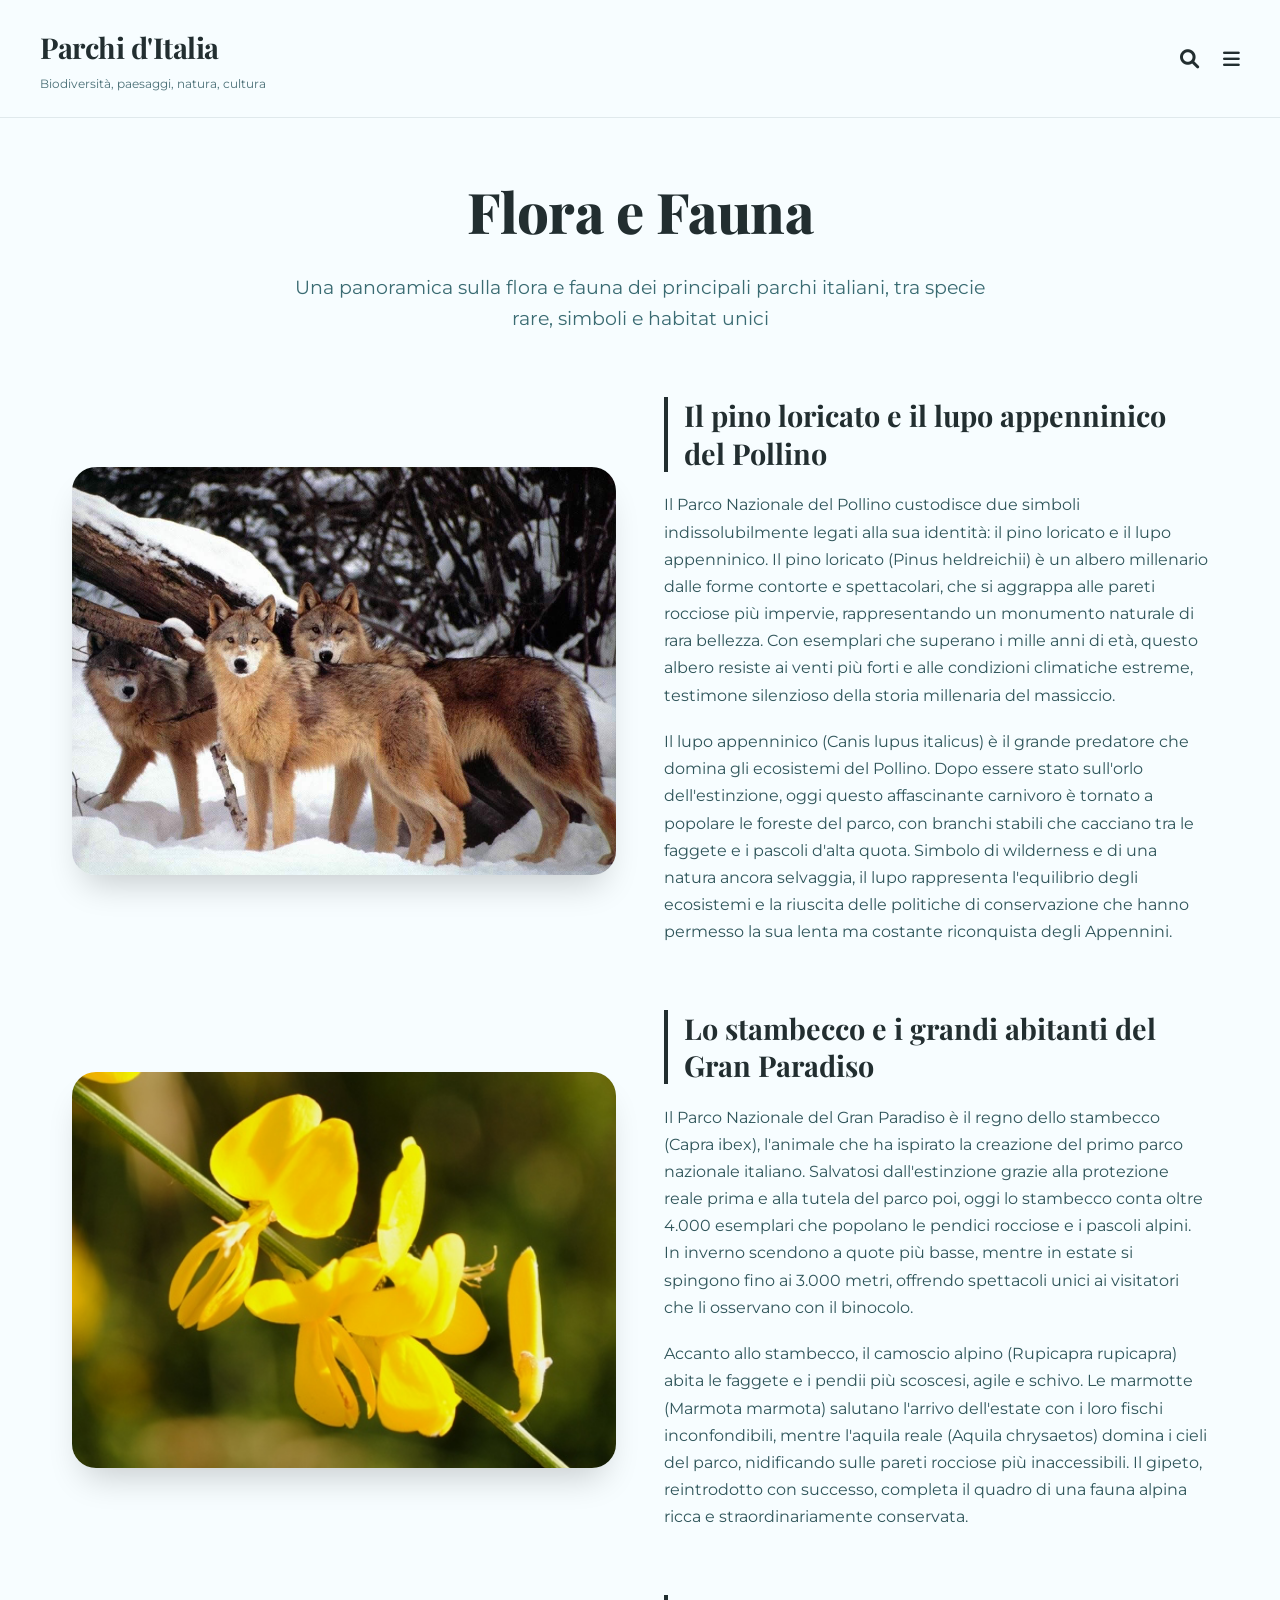
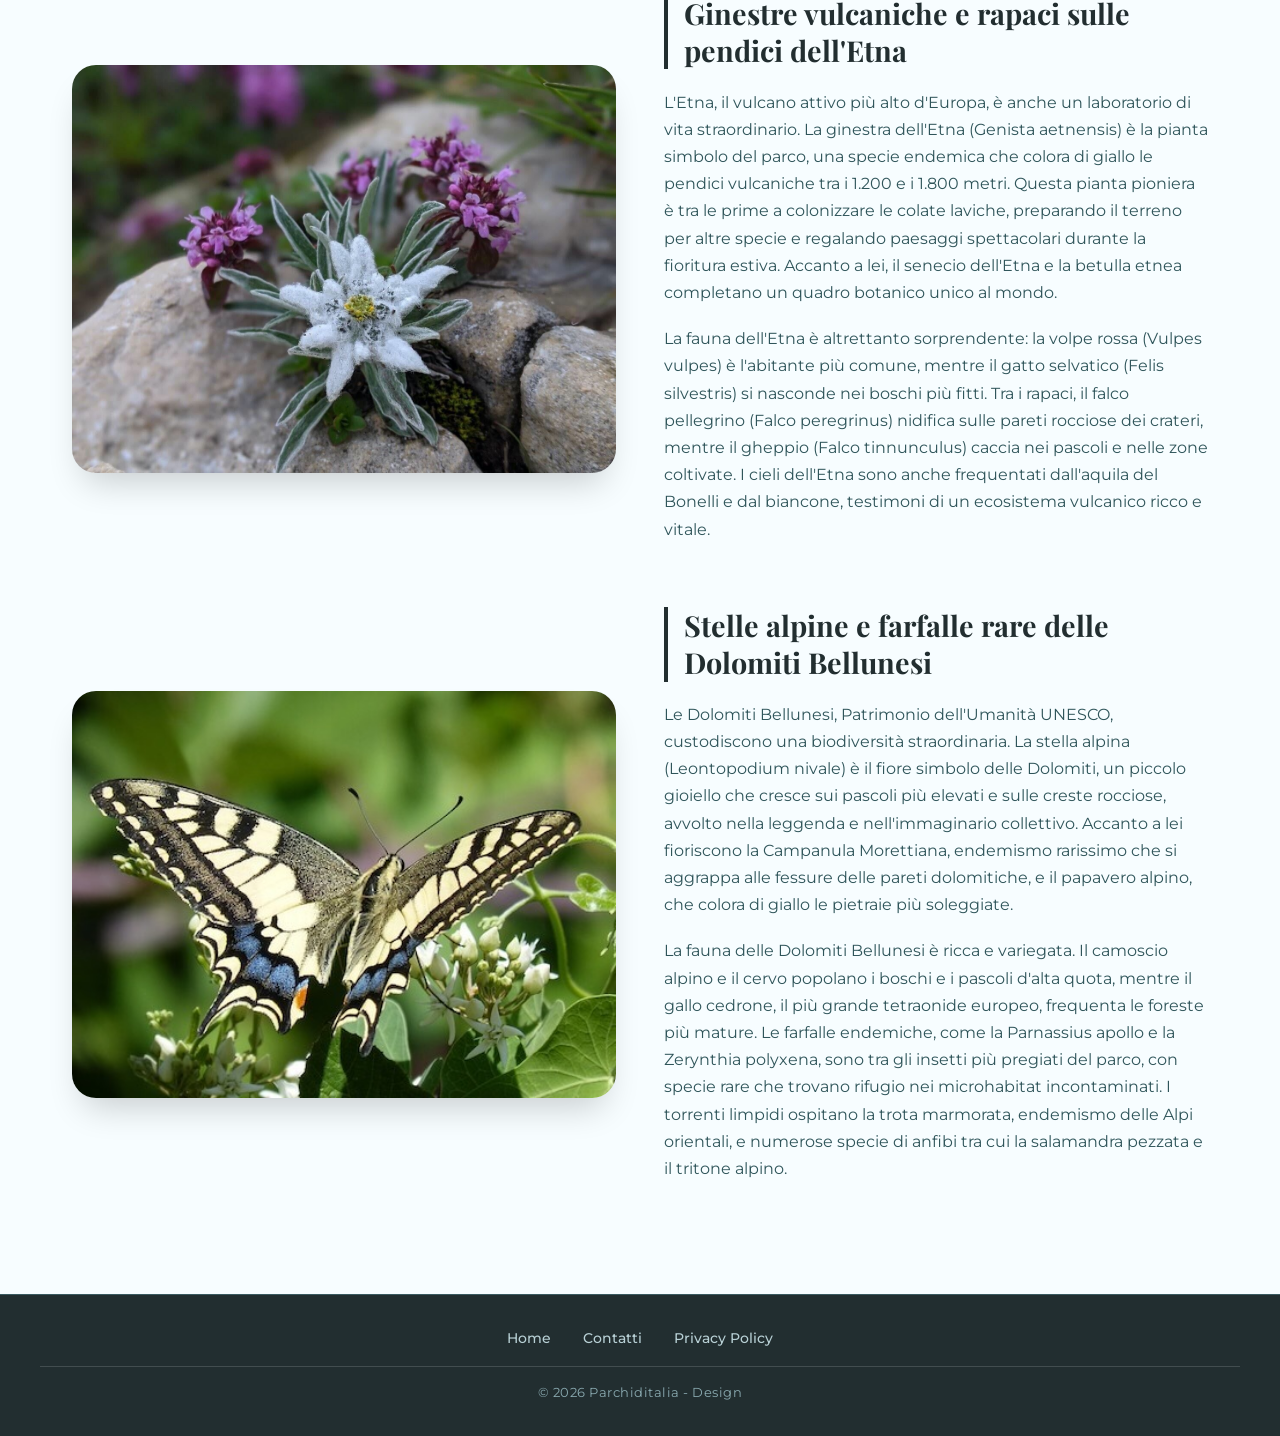
==== Flora e Fauna.html @ 7f3989da "Initial commit" ====
<!DOCTYPE html>
<html lang="it">
<head>
    <meta charset="UTF-8">
    <meta name="viewport" content="width=device-width, initial-scale=1.0">
    <title>Parchi d'Italia | Flora e Fauna</title>
    <link rel="preconnect" href="https://fonts.googleapis.com">
    <link rel="preconnect" href="https://fonts.gstatic.com" crossorigin>
    <link href="https://fonts.googleapis.com/css2?family=Playfair+Display:wght@400;500;600;700;800;900&family=Montserrat:wght@300;400;500;600;700&display=swap" rel="stylesheet">
    <link rel="stylesheet" href="https://cdnjs.cloudflare.com/ajax/libs/font-awesome/6.0.0-beta3/css/all.min.css">
    <link rel="stylesheet" href="Style (1).CSS"
</head>
<body class="flora-fauna-page">

    <!-- Header -->
    <header class="site-header-flora">
        <div class="logo">
            <h1>Parchi d'Italia</h1>
            <p>Biodiversità, paesaggi, natura, cultura</p>
        </div>
        <div class="header-icons">
            <i class="fas fa-search"></i>
            <i class="fas fa-bars"></i>
        </div>
    </header>

    <!-- Hero -->
    <div class="flora-hero">
        <h1>Flora e Fauna</h1>
        <p>Una panoramica sulla flora e fauna dei principali parchi italiani, tra specie rare, simboli e habitat unici</p>
    </div>

    <!-- Container -->
    <div class="flora-container">

        <!-- Sezione 1 -->
        <div class="flora-section">
            <div class="flora-layout-row">
                <div class="flora-image">
                    <img src="lupo appenini.jpg" alt="Pino loricato secolare nel Parco del Pollino">
                </div>
                <div class="flora-text">
                    <h2>Il pino loricato e il lupo appenninico del Pollino</h2>
                    <p>Il Parco Nazionale del Pollino custodisce due simboli indissolubilmente legati alla sua identità: il pino loricato e il lupo appenninico. Il pino loricato (Pinus heldreichii) è un albero millenario dalle forme contorte e spettacolari, che si aggrappa alle pareti rocciose più impervie, rappresentando un monumento naturale di rara bellezza. Con esemplari che superano i mille anni di età, questo albero resiste ai venti più forti e alle condizioni climatiche estreme, testimone silenzioso della storia millenaria del massiccio.</p>
                    <p>Il lupo appenninico (Canis lupus italicus) è il grande predatore che domina gli ecosistemi del Pollino. Dopo essere stato sull'orlo dell'estinzione, oggi questo affascinante carnivoro è tornato a popolare le foreste del parco, con branchi stabili che cacciano tra le faggete e i pascoli d'alta quota. Simbolo di wilderness e di una natura ancora selvaggia, il lupo rappresenta l'equilibrio degli ecosistemi e la riuscita delle politiche di conservazione che hanno permesso la sua lenta ma costante riconquista degli Appennini.</p>
                </div>
            </div>
        </div>

        <!-- Sezione 2 -->
        <div class="flora-section">
            <div class="flora-layout-row reverse">
                <div class="flora-text">
                    <h2>Lo stambecco e i grandi abitanti del Gran Paradiso</h2>
                    <p>Il Parco Nazionale del Gran Paradiso è il regno dello stambecco (Capra ibex), l'animale che ha ispirato la creazione del primo parco nazionale italiano. Salvatosi dall'estinzione grazie alla protezione reale prima e alla tutela del parco poi, oggi lo stambecco conta oltre 4.000 esemplari che popolano le pendici rocciose e i pascoli alpini. In inverno scendono a quote più basse, mentre in estate si spingono fino ai 3.000 metri, offrendo spettacoli unici ai visitatori che li osservano con il binocolo.</p>
                    <p>Accanto allo stambecco, il camoscio alpino (Rupicapra rupicapra) abita le faggete e i pendii più scoscesi, agile e schivo. Le marmotte (Marmota marmota) salutano l'arrivo dell'estate con i loro fischi inconfondibili, mentre l'aquila reale (Aquila chrysaetos) domina i cieli del parco, nidificando sulle pareti rocciose più inaccessibili. Il gipeto, reintrodotto con successo, completa il quadro di una fauna alpina ricca e straordinariamente conservata.</p>
                </div>
                <div class="flora-image">
                    <img src="ginestre uff.jpg" alt="Ginestre dell'Etna in fiore sul vulcano">
                </div>
            </div>
        </div>

        <!-- Sezione 3 -->
        <div class="flora-section">
            <div class="flora-layout-row">
                <div class="flora-image">
                    <img src="stelle alpine uff.jpeg" alt="Stella alpina tra le rocce dolomitiche">
                </div>
                <div class="flora-text">
                    <h2>Ginestre vulcaniche e rapaci sulle pendici dell'Etna</h2>
                    <p>L'Etna, il vulcano attivo più alto d'Europa, è anche un laboratorio di vita straordinario. La ginestra dell'Etna (Genista aetnensis) è la pianta simbolo del parco, una specie endemica che colora di giallo le pendici vulcaniche tra i 1.200 e i 1.800 metri. Questa pianta pioniera è tra le prime a colonizzare le colate laviche, preparando il terreno per altre specie e regalando paesaggi spettacolari durante la fioritura estiva. Accanto a lei, il senecio dell'Etna e la betulla etnea completano un quadro botanico unico al mondo.</p>
                    <p>La fauna dell'Etna è altrettanto sorprendente: la volpe rossa (Vulpes vulpes) è l'abitante più comune, mentre il gatto selvatico (Felis silvestris) si nasconde nei boschi più fitti. Tra i rapaci, il falco pellegrino (Falco peregrinus) nidifica sulle pareti rocciose dei crateri, mentre il gheppio (Falco tinnunculus) caccia nei pascoli e nelle zone coltivate. I cieli dell'Etna sono anche frequentati dall'aquila del Bonelli e dal biancone, testimoni di un ecosistema vulcanico ricco e vitale.</p>
                </div>
            </div>
        </div>

        <!-- Sezione 4 -->
        <div class="flora-section">
            <div class="flora-layout-row reverse">
                <div class="flora-text">
                    <h2>Stelle alpine e farfalle rare delle Dolomiti Bellunesi</h2>
                    <p>Le Dolomiti Bellunesi, Patrimonio dell'Umanità UNESCO, custodiscono una biodiversità straordinaria. La stella alpina (Leontopodium nivale) è il fiore simbolo delle Dolomiti, un piccolo gioiello che cresce sui pascoli più elevati e sulle creste rocciose, avvolto nella leggenda e nell'immaginario collettivo. Accanto a lei fioriscono la Campanula Morettiana, endemismo rarissimo che si aggrappa alle fessure delle pareti dolomitiche, e il papavero alpino, che colora di giallo le pietraie più soleggiate.</p>
                    <p>La fauna delle Dolomiti Bellunesi è ricca e variegata. Il camoscio alpino e il cervo popolano i boschi e i pascoli d'alta quota, mentre il gallo cedrone, il più grande tetraonide europeo, frequenta le foreste più mature. Le farfalle endemiche, come la Parnassius apollo e la Zerynthia polyxena, sono tra gli insetti più pregiati del parco, con specie rare che trovano rifugio nei microhabitat incontaminati. I torrenti limpidi ospitano la trota marmorata, endemismo delle Alpi orientali, e numerose specie di anfibi tra cui la salamandra pezzata e il tritone alpino.</p>
                </div>
                <div class="flora-image">
                    <img src="farfalle 1.jpg" alt="Farfalle endemiche delle Dolomiti">
                </div>
            </div>
        </div>

    </div>

    <!-- Footer -->
    <footer class="site-footer">
        <div class="footer-nav">
            <a href="index.html">Home</a>
            <a href="#">Contatti</a>
            <a href="#">Privacy Policy</a>
        </div>
        <div class="copyright">
            © 2026 Parchiditalia - Design
        </div>
    </footer>

</body>
</html>
---- Style (1).CSS ----
/* ============================================
   PARCHI D'ITALIA 2.0 - STILE COMPLETO
   Palette: #222E30 (verde scuro primario)
            #26363A (verde medio)
            #F7FDFF (bianco ghiaccio)
   Font: Playfair Display (serif) / Montserrat (sans)
   Include: HOME | ATTIVITÀ | PARCHI | ETNA | GRAN PARADISO | DOLOMITI | POLLINO | FLORA E FAUNA
   ============================================ */

/* ========== RESET E BASE ========== */
* {
    margin: 0;
    padding: 0;
    box-sizing: border-box;
}

body {
    font-family: 'Montserrat', sans-serif;
    background-color: #F7FDFF;
    color: #1e2a2e;
    line-height: 1.5;
    min-height: 100vh;
    display: flex;
    flex-direction: column;
}

/* ========== TYPOGRAPHY ========== */
h1, h2, h3, .serif-title {
    font-family: 'Playfair Display', serif;
}

/* ========== HEADER GENERICO (sfondo scuro per Home e Attività) ========== */
.site-header-dark {
    background-color: #222E30;
    padding: 1.5rem 2.5rem;
    display: flex;
    justify-content: space-between;
    align-items: center;
    flex-wrap: wrap;
    gap: 1rem;
}

.site-header-dark .logo h1 {
    font-family: 'Playfair Display', serif;
    color: #F7FDFF;
    font-size: 1.8rem;
    font-weight: 700;
    letter-spacing: -0.5px;
}

.site-header-dark .logo p {
    color: #a8c4cb;
    font-size: 0.75rem;
    margin-top: 4px;
}

/* ========== HEADER PER PAGINA PARCHI (sfondo chiaro) ========== */
.site-header-light {
    background-color: #F7FDFF;
    padding: 1.5rem 2.5rem;
    display: flex;
    justify-content: space-between;
    align-items: center;
    flex-wrap: wrap;
    gap: 1rem;
    border-bottom: 1px solid #e0e9ec;
}

.site-header-light .logo h1 {
    font-family: 'Playfair Display', serif;
    color: #222E30;
    font-size: 1.8rem;
    font-weight: 700;
    letter-spacing: -0.5px;
}

.site-header-light .logo p {
    color: #4a6f76;
    font-size: 0.75rem;
    margin-top: 4px;
}

.site-header-light .header-icons i {
    color: #222E30;
}

/* ========== HEADER PER PAGINA FLORA E FAUNA (sfondo chiaro) ========== */


/* ========== HEADER PER PAGINE DETTAGLIO (sfondo scuro) ========== */
.site-header-etna,
.site-header-granparadiso,
.site-header-dolomiti,
.site-header-pollino {
    background-color: #222E30;
    padding: 1.5rem 2.5rem;
    display: flex;
    justify-content: space-between;
    align-items: center;
    flex-wrap: wrap;
    gap: 1rem;
    border-bottom: 1px solid rgba(247, 253, 255, 0.1);
}

.site-header-etna .logo h1,
.site-header-granparadiso .logo h1,
.site-header-dolomiti .logo h1,
.site-header-pollino .logo h1 {
    font-family: 'Playfair Display', serif;
    color: #F7FDFF;
    font-size: 1.8rem;
    font-weight: 700;
    letter-spacing: -0.5px;
}

.site-header-etna .logo p,
.site-header-granparadiso .logo p,
.site-header-dolomiti .logo p,
.site-header-pollino .logo p {
    color: #a8c4cb;
    font-size: 0.75rem;
    margin-top: 4px;
}

/* ========== ICONE HEADER (comuni a tutti) ========== */
.header-icons {
    display: flex;
    gap: 1.8rem;
    align-items: center;
}

.header-icons i {
    font-size: 1.3rem;
    cursor: default;
    transition: opacity 0.2s;
}

.site-header-dark .header-icons i,
.site-header-etna .header-icons i,
.site-header-granparadiso .header-icons i,
.site-header-dolomiti .header-icons i,
.site-header-pollino .header-icons i {
    color: #F7FDFF;
}

.site-header-light .header-icons i,
.site-header-flora .header-icons i {
    color: #222E30;
}

.header-icons i:hover {
    opacity: 0.7;
}

/* ========== FOOTER (condiviso da tutte le pagine) ========== */
.site-footer {
    background-color: #26363A;
    padding: 2rem 2rem 1.5rem;
    margin-top: auto;
}

.footer-nav {
    display: flex;
    justify-content: center;
    gap: 2.5rem;
    flex-wrap: wrap;
    margin-bottom: 1.5rem;
}

.footer-nav a {
    color: #F7FDFF;
    text-decoration: none;
    font-weight: 500;
    font-size: 0.9rem;
    transition: opacity 0.2s;
}

.footer-nav a:hover {
    opacity: 0.7;
    text-decoration: underline;
}

.copyright {
    text-align: center;
    color: #b0ccd3;
    font-size: 0.8rem;
    padding-top: 1rem;
    border-top: 1px solid rgba(247, 253, 255, 0.15);
}

/* ========== HOME PAGE SPECIFIC (Flexbox) ========== */
.hero {
    background-color: #F7FDFF;
    padding: 3rem 2rem 1rem 2rem;
    text-align: center;
}

.hero h2 {
    font-family: 'Playfair Display', serif;
    font-size: 2.2rem;
    font-weight: 700;
    color: #1c3f44;
    max-width: 800px;
    margin: 0 auto 1rem auto;
    line-height: 1.3;
}

.hero p {
    font-size: 1rem;
    color: #3a6b72;
    max-width: 600px;
    margin: 0 auto;
}

/* 3 colonne - FLEXBOX */
.cards-container {
    display: flex;
    flex-wrap: wrap;
    justify-content: center;
    gap: 2rem;
    background-color: #F7FDFF;
    padding: 3rem 2rem 4rem 2rem;
    max-width: 1200px;
    margin: 0 auto;
}

.card-icona {
    flex: 1;
    min-width: 220px;
    background: white;
    border-radius: 2rem;
    padding: 2rem 1.5rem;
    text-align: center;
    box-shadow: 0 15px 35px -10px rgba(0, 0, 0, 0.08);
    transition: all 0.3s ease;
}

.card-icona:hover {
    transform: translateY(-8px);
    box-shadow: 0 25px 40px -12px rgba(0, 0, 0, 0.15);
}

.card-icona i {
    font-size: 3rem;
    color: #222E30;
    background: #eef3f5;
    width: 85px;
    height: 85px;
    line-height: 85px;
    border-radius: 50%;
    margin-bottom: 1.2rem;
    display: inline-block;
}

.card-icona a {
    display: inline-block;
    font-family: 'Playfair Display', serif;
    font-size: 1.4rem;
    font-weight: 600;
    text-decoration: none;
    color: #222E30;
    margin-top: 0.5rem;
    transition: color 0.2s;
}

.card-icona a:hover {
    color: #4a7c84;
    text-decoration: underline;
}

/* ========== ATTIVITÀ PAGE SPECIFIC (CSS Grid) ========== */
.page-title {
    background-color: #F7FDFF;
    padding: 2rem 2.5rem 1rem 2.5rem;
}

.page-title h1 {
    font-family: 'Playfair Display', serif;
    font-size: 2.5rem;
    font-weight: 700;
    color: #222E30;
    border-left: 5px solid #222E30;
    padding-left: 1.2rem;
}

/* GRIGLIA CSS GRID */
.grid-attivita {
    display: grid;
    grid-template-columns: repeat(2, 1fr);
    gap: 2rem;
    max-width: 1300px;
    margin: 2rem auto;
    padding: 0 2rem 3rem 2rem;
}

/* Card con stessa altezza, ombra, bordi arrotondati */
.card {
    background: white;
    border-radius: 28px;
    box-shadow: 0 12px 28px -8px rgba(0, 0, 0, 0.1);
    padding: 2rem 1.8rem;
    transition: transform 0.25s ease, box-shadow 0.25s ease;
    display: flex;
    flex-direction: column;
    height: 100%;
    border: 1px solid #eef2f4;
}

.card:hover {
    transform: translateY(-5px);
    box-shadow: 0 20px 35px -12px rgba(0, 0, 0, 0.15);
}

.card-icon {
    font-size: 2.6rem;
    color: #222E30;
    background: #eef3f5;
    width: 70px;
    height: 70px;
    display: flex;
    align-items: center;
    justify-content: center;
    border-radius: 35px;
    margin-bottom: 1.5rem;
}

.card h3 {
    font-family: 'Playfair Display', serif;
    font-size: 1.6rem;
    font-weight: 700;
    color: #1f3e42;
    margin-bottom: 0.8rem;
}

.card p {
    color: #2f555a;
    line-height: 1.6;
    font-size: 0.95rem;
    flex-grow: 1;
}

/* ========== PARCHI PAGE SPECIFIC (Card verticali con immagini) ========== */
.parchi-subtitle {
    max-width: 900px;
    margin: 0 auto;
    text-align: center;
    padding: 0 2rem 2rem 2rem;
    font-size: 1.1rem;
    color: #3a6b72;
    line-height: 1.6;
}

/* Container per le card dei parchi - layout verticale */
.parchi-cards-container {
    max-width: 1000px;
    margin: 0 auto;
    padding: 1rem 2rem 4rem 2rem;
    display: flex;
    flex-direction: column;
    gap: 2rem;
}

/* Card singola con immagine di sfondo */
.parchi-card {
    position: relative;
    border-radius: 28px;
    overflow: hidden;
    box-shadow: 0 20px 35px -12px rgba(0, 0, 0, 0.2);
    transition: transform 0.3s ease, box-shadow 0.3s ease;
    min-height: 280px;
    display: flex;
    align-items: center;
    justify-content: center;
    cursor: pointer;
}

.parchi-card:hover {
    transform: translateY(-6px);
    box-shadow: 0 28px 40px -15px rgba(0, 0, 0, 0.25);
}

/* Overlay scuro per leggibilità testo */
.parchi-card::before {
    content: '';
    position: absolute;
    top: 0;
    left: 0;
    width: 100%;
    height: 100%;
    background: rgba(0, 0, 0, 0.5);
    z-index: 1;
    transition: background 0.3s ease;
}

.parchi-card:hover::before {
    background: rgba(0, 0, 0, 0.6);
}

/* Testo centrato sulla card */
.parchi-card h2 {
    position: relative;
    z-index: 2;
    font-family: 'Playfair Display', serif;
    font-size: 2rem;
    font-weight: 700;
    color: white;
    text-align: center;
    letter-spacing: 1px;
    text-shadow: 2px 2px 8px rgba(0, 0, 0, 0.3);
    padding: 1.5rem;
}

/* Link per rendere cliccabile la card */
.parchi-card a {
    text-decoration: none;
    display: block;
    width: 100%;
    height: 100%;
}

/* Immagini di sfondo per ogni card */
.card-gran-paradiso {
    background-image: url(https://www.visittrentino.info/_default_upload_bucket/7134758/image-thumb__7134758__contentgallery-wide/45875_che%20cosa%20sono%20le%20dolomiti.b2c5b81c.jpg);
    background-size: cover;
    background-position: center;
}

.card-etna {
    background-image: url(https://www.charminly.com/wp-content/uploads/2016/08/Mt_Etna_and_Catania1_opt-1024x417.jpg);
    background-size: cover;
    background-position: center;
}

.card-pollino {
    background-image: url(https://ospitalita-italiana.com/wp-content/uploads/2022/12/Parco-Nazionale-del-Pollino.jpg);
    background-size: cover;
    background-position: center;
}

.card-dolomiti {
    background-image: url(https://resc.deskline.net/images/TRN/1/d45019b2-573f-4be5-885b-1cc5e658e1db/99/image.jpg);
    background-size: cover;
    background-position: center;
}

/* ========== PAGINA FLORA E FAUNA - STILI SPECIFICI ========== */

/* ==========/* ===== RESET & BASE ===== */
* {
    margin: 0;
    padding: 0;
    box-sizing: border-box;
}

body.flora-fauna-page {
    background-color: #F7FDFF;
    font-family: 'Montserrat', sans-serif;
    color: #222E30;
    line-height: 1.6;
}

img {
    max-width: 100%;
    height: auto;
    display: block;
}

a {
    text-decoration: none;
    color: inherit;
}

/* ===== HEADER ===== */
.site-header-flora {
    background-color: #F7FDFF;
    padding: 1.5rem 2.5rem;
    display: flex;
    justify-content: space-between;
    align-items: center;
    flex-wrap: wrap;
    gap: 1rem;
    border-bottom: 1px solid #e0e9ec;
}

.site-header-flora .logo h1 {
    font-family: 'Playfair Display', serif;
    color: #222E30;
    font-size: 1.8rem;
    font-weight: 700;
    letter-spacing: -0.5px;
}

.site-header-flora .logo p {
    color: #4a6f76;
    font-size: 0.75rem;
    margin-top: 4px;
}

.site-header-flora .header-icons {
    display: flex;
    gap: 1.5rem;
}

.site-header-flora .header-icons i {
    color: #222E30;
    font-size: 1.2rem;
    cursor: pointer;
    transition: color 0.3s;
}

.site-header-flora .header-icons i:hover {
    color: #4a6f76;
}

/* ===== HERO ===== */
.flora-hero {
    text-align: center;
    padding: 3rem 2rem 2rem 2rem;
    background-color: #F7FDFF;
}

.flora-hero h1 {
    font-family: 'Playfair Display', serif;
    font-size: 3.5rem;
    font-weight: 800;
    color: #222E30;
    margin-bottom: 1rem;
    letter-spacing: -0.5px;
}

.flora-hero p {
    font-size: 1.2rem;
    color: #3a6b72;
    max-width: 700px;
    margin: 0 auto;
    line-height: 1.6;
}

/* ===== CONTAINER ===== */
.flora-container {
    max-width: 1200px;
    margin: 0 auto;
    padding: 2rem 2rem 3rem 2rem;
}

/* ===== SEZIONI ===== */
.flora-section {
    margin-bottom: 4rem;
}

.flora-layout-row {
    display: flex;
    align-items: center;
    gap: 3rem;
    flex-wrap: wrap;
}

.flora-layout-row.reverse {
    flex-direction: row-reverse;
}

.flora-image {
    flex: 1;
    min-width: 280px;
}

.flora-image img {
    width: 100%;
    height: auto;
    border-radius: 24px;
    box-shadow: 0 20px 35px -12px rgba(0, 0, 0, 0.2);
    transition: transform 0.3s ease, box-shadow 0.3s ease;
}

.flora-image img:hover {
    transform: scale(1.02);
    box-shadow: 0 28px 40px -15px rgba(0, 0, 0, 0.25);
}

.flora-text {
    flex: 1;
    min-width: 280px;
}

.flora-text h2 {
    font-family: 'Playfair Display', serif;
    font-size: 1.8rem;
    font-weight: 700;
    color: #222E30;
    margin-bottom: 1.2rem;
    line-height: 1.3;
    border-left: 4px solid #222E30;
    padding-left: 1rem;
}

.flora-text p {
    color: #2f555a;
    font-size: 1rem;
    line-height: 1.7;
    margin-bottom: 1.2rem;
}

.flora-text p:last-child {
    margin-bottom: 0;
}

/* ===== FOOTER ===== */
.site-footer {
    background-color: #222E30;
    color: #e8f0f2;
    padding: 2rem 2.5rem;
    text-align: center;
    border-top: 1px solid #3a5a60;
}

.site-footer .footer-nav {
    display: flex;
    justify-content: center;
    gap: 2rem;
    flex-wrap: wrap;
    margin-bottom: 1rem;
}

.site-footer .footer-nav a {
    font-size: 0.9rem;
    font-weight: 500;
    color: #b8d0d5;
    transition: color 0.3s;
}

.site-footer .footer-nav a:hover {
    color: #ffffff;
}

.site-footer .copyright {
    font-size: 0.8rem;
    color: #8aaab0;
    letter-spacing: 0.5px;
}

/* ===== RESPONSIVE ===== */
@media (max-width: 768px) {
    .site-header-flora {
        padding: 1rem 1.5rem;
    }

    .site-header-flora .logo h1 {
        font-size: 1.4rem;
    }

    .flora-hero h1 {
        font-size: 2.5rem;
    }

    .flora-hero p {
        font-size: 1rem;
        padding: 0 1rem;
    }

    .flora-container {
        padding: 1rem 1.5rem 2rem;
    }

    .flora-layout-row {
        flex-direction: column !important;
    }

    .flora-layout-row.reverse {
        flex-direction: column !important;
    }

    .flora-text h2 {
        font-size: 1.6rem;
        border-left-width: 3px;
        padding-left: 0.8rem;
    }

    .flora-image {
        min-width: 100%;
    }

    .flora-image img {
        border-radius: 16px;
    }

    .site-footer {
        padding: 1.5rem 1.5rem;
    }

    .site-footer .footer-nav {
        gap: 1.2rem;
    }
}

@media (max-width: 480px) {
    .flora-hero h1 {
        font-size: 2rem;
    }

    .flora-text h2 {
        font-size: 1.3rem;
    }

    .flora-text p {
        font-size: 0.95rem;
    }

    .site-header-flora .logo h1 {
        font-size: 1.2rem;
    }

    .site-header-flora .header-icons i {
        font-size: 1rem;
    }

    .flora-section {
        margin-bottom: 2.5rem;
    }

    .flora-container {
        padding: 0.5rem 1rem 1.5rem;
    }
} PAGINA ETNA - STILI SPECIFICI ========== */
/* 1. Sfondo della pagina */

body.etna-page {
    background-color: #222e30;
}

/* 2. Citazione */
.etna-quote {
    background-color: #222E30;
    padding: 2rem 2rem;
    text-align: center;
    border-bottom: 1px solid rgba(247, 253, 255, 0.1);
}

.etna-quote blockquote {
    font-family: 'Playfair Display', serif;
    font-size: 1.4rem;
    font-weight: 500;
    color: #ffffff;
    max-width: 900px;
    margin: 0 auto;
    line-height: 1.5;
}

.etna-quote blockquote::before {
    content: "«";
    font-size: 2rem;
    margin-right: 0.3rem;
    color: #9bb8d4;
}

.etna-quote blockquote::after {
    content: "»";
    font-size: 2rem;
    margin-left: 0.3rem;
    color: #9bb8d4;
}

/* 3. Contenitore principale */
.etna-container {
    max-width: 1200px;
    margin: 0 auto;
    padding: 2rem 2rem 3rem 2rem;
}

/* 4. Hero Section */
.etna-hero {
    display: flex;
    align-items: center;
    gap: 3rem;
    margin-bottom: 4rem;
    flex-wrap: wrap;
}

.etna-hero-image {
    flex: 1;
    min-width: 280px;
}

.etna-hero-image img {
    width: 100%;
    height: auto;
    border-radius: 24px;
    box-shadow: 0 20px 35px -12px rgba(0, 0, 0, 0.4);
    transition: transform 0.3s ease;
}

.etna-hero-image img:hover {
    transform: scale(1.02);
}

.etna-hero-content {
    flex: 1;
    min-width: 280px;
}

.etna-hero-content h1 {
    font-family: 'Playfair Display', serif;
    font-size: 2.8rem;
    font-weight: 700;
    color: #ffffff
    margin-bottom: 1.5rem;
    line-height: 1.2;
}

.etna-hero-content p {
    color: #222E30;
    font-size: 1.05rem;
    line-height: 1.7;
    margin-bottom: 1rem;
}

/* 5. Sezioni con Titolo e Bordo Colorato */
.etna-section {
    margin-bottom: 4rem;
}

.etna-border-title {
    display: flex;
    align-items: center;
    gap: 1rem;
    margin-bottom: 2rem;
}

.etna-border-decoration {
    width: 5px;
    height: 45px;
    background: linear-gradient(135deg, #9bb8d4, #6c8db0);
    border-radius: 4px;
}

.etna-border-title h2 {
    font-family: 'Playfair Display', serif;
    font-size: 2rem;
    font-weight: 700;
    color: #04222c;
    margin: 0;
}

/* 6. Layout testo e immagine */
.etna-layout-row {
    display: flex;
    align-items: center;
    gap: 3rem;
    flex-wrap: wrap;
}

.etna-layout-row.reverse {
    flex-direction: row-reverse;
}

.etna-text {
    flex: 1;
    min-width: 280px;
}

.etna-text p {
    color: #222E30;
    font-size: 1rem;
    line-height: 1.7;
    margin-bottom: 1.2rem;
}

.etna-image {
    flex: 1;
    min-width: 280px;
}

.etna-image img {
    width: 100%;
    height: auto;
    border-radius: 24px;
    box-shadow: 0 20px 35px -12px rgba(0, 0, 0, 0.4);
    transition: transform 0.3s ease;
}

.etna-image img:hover {
    transform: scale(1.02);
}

/* 7. Griglia Info Block (Stile VETRO) */
.etna-info-grid {
    display: grid;
    grid-template-columns: repeat(2, 1fr);
    gap: 2rem;
    margin: 3rem 0 2rem 0;
}

.etna-info-block {
    background: rgba(255, 255, 255, 0.05);
    border-radius: 24px;
    padding: 1.8rem;
    transition: transform 0.3s ease, background 0.3s ease;
}

.etna-info-block:hover {
    background: rgba(255, 255, 255, 0.08);
    transform: translateY(-5px);
}

.etna-info-block .etna-border-decoration {
    width: 4px;
    height: 35px;
    margin-bottom: 1rem;
    background: linear-gradient(135deg, #9bb8d4, #6c8db0);
}

.etna-info-block h3 {
    font-family: 'Playfair Display', serif;
    font-size: 1.5rem;
    font-weight: 700;
    color: #222E30;
    margin-bottom: 1rem;
}

.etna-info-block p {
    color: #222E30;
    font-size: 0.95rem;
    line-height: 1.6;
    margin-bottom: 0.8rem;
}

.etna-info-block p:last-child {
    margin-bottom: 0;
}

/* Responsive per mobile */
@media (max-width: 768px) {
    .etna-info-grid {
        grid-template-columns: 1fr;
    }
}

/* ========== PAGINA GRAN PARADISO - STILI SPECIFICI ========== */
.granparadiso-page {
    background-color: #222E30;
}

.granparadiso-quote {
    background-color: #1a2a2c;
    padding: 2rem 2rem;
    text-align: center;
    border-bottom: 1px solid rgba(247, 253, 255, 0.1);
}

.granparadiso-quote blockquote {
    font-family: 'Playfair Display', serif;
    font-size: 1.4rem;
    font-weight: 500;
    color: #F7FDFF;
    max-width: 900px;
    margin: 0 auto;
    line-height: 1.5;
}

.granparadiso-quote blockquote::before {
    content: "«";
    font-size: 2rem;
    margin-right: 0.3rem;
    color: #7cb5a0;
}

.granparadiso-quote blockquote::after {
    content: "»";
    font-size: 2rem;
    margin-left: 0.3rem;
    color: #7cb5a0;
}

.granparadiso-container {
    max-width: 1200px;
    margin: 0 auto;
    padding: 2rem 2rem 3rem 2rem;
}

.granparadiso-hero {
    display: flex;
    align-items: center;
    gap: 3rem;
    margin-bottom: 4rem;
    flex-wrap: wrap;
}

.granparadiso-hero-image {
    flex: 1;
    min-width: 280px;
}

.granparadiso-hero-image img {
    width: 100%;
    height: auto;
    border-radius: 24px;
    box-shadow: 0 20px 35px -12px rgba(0, 0, 0, 0.4);
    transition: transform 0.3s ease;
}

.granparadiso-hero-image img:hover {
    transform: scale(1.02);
}

.granparadiso-hero-content {
    flex: 1;
    min-width: 280px;
}

.granparadiso-hero-content h1 {
    font-family: 'Playfair Display', serif;
    font-size: 2.8rem;
    font-weight: 700;
    color: #F7FDFF;
    margin-bottom: 1.5rem;
    line-height: 1.2;
}

.granparadiso-hero-content p {
    color: #e0edf0;
    font-size: 1.05rem;
    line-height: 1.7;
    margin-bottom: 1rem;
}

.granparadiso-section {
    margin-bottom: 4rem;
}

.granparadiso-border-title {
    display: flex;
    align-items: center;
    gap: 1rem;
    margin-bottom: 2rem;
}

.granparadiso-border-decoration {
    width: 5px;
    height: 45px;
    background: linear-gradient(135deg, #7cb5a0, #4a7c68);
    border-radius: 4px;
}

.granparadiso-border-title h2 {
    font-family: 'Playfair Display', serif;
    font-size: 2rem;
    font-weight: 700;
    color: #F7FDFF;
    margin: 0;
}

.granparadiso-layout-row {
    display: flex;
    align-items: center;
    gap: 3rem;
    flex-wrap: wrap;
}

.granparadiso-layout-row.reverse {
    flex-direction: row-reverse;
}

.granparadiso-text {
    flex: 1;
    min-width: 280px;
}

.granparadiso-text p {
    color: #e0edf0;
    font-size: 1rem;
    line-height: 1.7;
    margin-bottom: 1.2rem;
}

.granparadiso-image {
    flex: 1;
    min-width: 280px;
}

.granparadiso-image img {
    width: 100%;
    height: auto;
    border-radius: 24px;
    box-shadow: 0 20px 35px -12px rgba(0, 0, 0, 0.4);
    transition: transform 0.3s ease;
}

.granparadiso-image img:hover {
    transform: scale(1.02);
}

.granparadiso-subsection {
    margin-top: 2rem;
}

.granparadiso-subsection h3 {
    font-family: 'Playfair Display', serif;
    font-size: 1.5rem;
    font-weight: 600;
    color: #F7FDFF;
    margin-bottom: 1rem;
    margin-top: 1rem;
}

.granparadiso-info-grid {
    display: grid;
    grid-template-columns: repeat(2, 1fr);
    gap: 2rem;
    margin: 3rem 0 2rem 0;
}

.granparadiso-info-block {
    background: rgba(255, 255, 255, 0.05);
    border-radius: 24px;
    padding: 1.8rem;
    transition: transform 0.3s ease, background 0.3s ease;
}

.granparadiso-info-block:hover {
    background: rgba(255, 255, 255, 0.08);
    transform: translateY(-5px);
}

.granparadiso-info-block .granparadiso-border-decoration {
    width: 4px;
    height: 35px;
    margin-bottom: 1rem;
    background: linear-gradient(135deg, #7cb5a0, #4a7c68);
}

.granparadiso-info-block h3 {
    font-family: 'Playfair Display', serif;
    font-size: 1.5rem;
    font-weight: 700;
    color: #F7FDFF;
    margin-bottom: 1rem;
}

.granparadiso-info-block p {
    color: #e0edf0;
    font-size: 0.95rem;
    line-height: 1.6;
    margin-bottom: 0.8rem;
}

.granparadiso-info-block p:last-child {
    margin-bottom: 0;
}

/* ========== PAGINA DOLOMITI BELLUNESI - STILI SPECIFICI ========== */
.dolomiti-page {
    background-color: #222E30;
}

.dolomiti-quote {
    background-color:#222E30 ;
    padding: 2rem 2rem;
    text-align: center;
    border-bottom: 1px solid rgba(247, 253, 255, 0.1);
}

.dolomiti-quote blockquote {
    font-family: 'Playfair Display', serif;
    font-size: 1.4rem;
    font-weight: 500;
    color: 
    #ffffff;
    max-width: 900px;
    margin: 0 auto;
    line-height: 1.5;
}

.dolomiti-quote blockquote::before {
    content: "«";
    font-size: 2rem;
    margin-right: 0.3rem;
    color: #9bb8d4;
}

.dolomiti-quote blockquote::after {
    content: "»";
    font-size: 2rem;
    margin-left: 0.3rem;
    color: #9bb8d4;
}

.dolomiti-container {
    max-width: 1200px;
    margin: 0 auto;
    padding: 2rem 2rem 3rem 2rem;
}

.dolomiti-hero {
    display: flex;
    align-items: center;
    gap: 3rem;
    margin-bottom: 4rem;
    flex-wrap: wrap;
}

.dolomiti-hero-image {
    flex: 1;
    min-width: 280px;
}

.dolomiti-hero-image img {
    width: 100%;
    height: auto;
    border-radius: 24px;
    box-shadow: 0 20px 35px -12px rgba(0, 0, 0, 0.4);
    transition: transform 0.3s ease;
}

.dolomiti-hero-image img:hover {
    transform: scale(1.02);
}

.dolomiti-hero-content {
    flex: 1;
    min-width: 280px;
}

.dolomiti-hero-content h1 {
    font-family: 'Playfair Display', serif;
    font-size: 2.8rem;
    font-weight: 700;
    color: #F7FDFF;
    margin-bottom: 1.5rem;
    line-height: 1.2;
}

.dolomiti-hero-content p {
    color: #e0edf0;
    font-size: 1.05rem;
    line-height: 1.7;
    margin-bottom: 1rem;
}

.dolomiti-section {
    margin-bottom: 4rem;
}

.dolomiti-border-title {
    display: flex;
    align-items: center;
    gap: 1rem;
    margin-bottom: 2rem;
}

.dolomiti-border-decoration {
    width: 5px;
    height: 45px;
    background: linear-gradient(135deg, #9bb8d4, #6c8db0);
    border-radius: 4px;
}

.dolomiti-border-title h2 {
    font-family: 'Playfair Display', serif;
    font-size: 2rem;
    font-weight: 700;
    color: #F7FDFF;
    margin: 0;
}

.dolomiti-layout-row {
    display: flex;
    align-items: center;
    gap: 3rem;
    flex-wrap: wrap;
}

.dolomiti-layout-row.reverse {
    flex-direction: row-reverse;
}

.dolomiti-text {
    flex: 1;
    min-width: 280px;
}

.dolomiti-text p {
    color: #e0edf0;
    font-size: 1rem;
    line-height: 1.7;
    margin-bottom: 1.2rem;
}

.dolomiti-image {
    flex: 1;
    min-width: 280px;
}

.dolomiti-image img {
    width: 100%;
    height: auto;
    border-radius: 24px;
    box-shadow: 0 20px 35px -12px rgba(0, 0, 0, 0.4);
    transition: transform 0.3s ease;
}

.dolomiti-image img:hover {
    transform: scale(1.02);
}

.dolomiti-subsection {
    margin-top: 2rem;
}

.dolomiti-subsection h3 {
    font-family: 'Playfair Display', serif;
    font-size: 1.5rem;
    font-weight: 600;
    color: #F7FDFF;
    margin-bottom: 1rem;
    margin-top: 1rem;
}

.dolomiti-info-grid {
    display: grid;
    grid-template-columns: repeat(2, 1fr);
    gap: 2rem;
    margin: 3rem 0 2rem 0;
}

.dolomiti-info-block {
    background: rgba(255, 255, 255, 0.05);
    border-radius: 24px;
    padding: 1.8rem;
    transition: transform 0.3s ease, background 0.3s ease;
}

.dolomiti-info-block:hover {
    background: rgba(255, 255, 255, 0.08);
    transform: translateY(-5px);
}

.dolomiti-info-block .dolomiti-border-decoration {
    width: 4px;
    height: 35px;
    margin-bottom: 1rem;
    background: linear-gradient(135deg, #9bb8d4, #6c8db0);
}

.dolomiti-info-block h3 {
    font-family: 'Playfair Display', serif;
    font-size: 1.5rem;
    font-weight: 700;
    color: #F7FDFF;
    margin-bottom: 1rem;
}

.dolomiti-info-block p {
    color: #e0edf0;
    font-size: 0.95rem;
    line-height: 1.6;
    margin-bottom: 0.8rem;
}

.dolomiti-info-block p:last-child {
    margin-bottom: 0;
}

/* ========== PAGINA POLLINO - STILI SPECIFICI ========== */
.pollino-page {
    background-color: #222E30;
}

.pollino-quote {
    background-color: #1a2a2c;
    padding: 2rem 2rem;
    text-align: center;
    border-bottom: 1px solid rgba(247, 253, 255, 0.1);
}

.pollino-quote blockquote {
    font-family: 'Playfair Display', serif;
    font-size: 1.4rem;
    font-weight: 500;
    color: #F7FDFF;
    max-width: 900px;
    margin: 0 auto;
    line-height: 1.5;
}

.pollino-quote blockquote::before {
    content: "«";
    font-size: 2rem;
    margin-right: 0.3rem;
    color:#9bb8d4 ;
}

.pollino-quote blockquote::after {
    content: "»";
    font-size: 2rem;
    margin-left: 0.3rem;
    color: #9bb8d4;
}

.pollino-container {
    max-width: 1200px;
    margin: 0 auto;
    padding: 2rem 2rem 3rem 2rem;
}

.pollino-hero {
    display: flex;
    align-items: center;
    gap: 3rem;
    margin-bottom: 4rem;
    flex-wrap: wrap;
}

.pollino-hero-image {
    flex: 1;
    min-width: 280px;
}

.pollino-hero-image img {
    width: 100%;
    height: auto;
    border-radius: 24px;
    box-shadow: 0 20px 35px -12px rgba(0, 0, 0, 0.4);
    transition: transform 0.3s ease;
}

.pollino-hero-image img:hover {
    transform: scale(1.02);
}

.pollino-hero-content {
    flex: 1;
    min-width: 280px;
}

.pollino-hero-content h1 {
    font-family: 'Playfair Display', serif;
    font-size: 2.8rem;
    font-weight: 700;
    color: #F7FDFF;
    margin-bottom: 1.5rem;
    line-height: 1.2;
}

.pollino-hero-content p {
    color: #e0edf0;
    font-size: 1.05rem;
    line-height: 1.7;
    margin-bottom: 1rem;
}

.pollino-section {
    margin-bottom: 4rem;
}

.pollino-border-title {
    display: flex;
    align-items: center;
    gap: 1rem;
    margin-bottom: 2rem;
}

.pollino-border-decoration {
    width: 5px;
    height: 45px;
    background: linear-gradient(135deg, #9bb8d4, #9bb8d4);
    border-radius: 4px;
}

.pollino-border-title h2 {
    font-family: 'Playfair Display', serif;
    font-size: 2rem;
    font-weight: 700;
    color: #F7FDFF;
    margin: 0;
}

.pollino-layout-row {
    display: flex;
    align-items: center;
    gap: 3rem;
    flex-wrap: wrap;
}

.pollino-layout-row.reverse {
    flex-direction: row-reverse;
}

.pollino-text {
    flex: 1;
    min-width: 280px;
}

.pollino-text p {
    color: #e0edf0;
    font-size: 1rem;
    line-height: 1.7;
    margin-bottom: 1.2rem;
}

.pollino-image {
    flex: 1;
    min-width: 280px;
}

.pollino-image img {
    width: 100%;
    height: auto;
    border-radius: 24px;
    box-shadow: 0 20px 35px -12px rgba(0, 0, 0, 0.4);
    transition: transform 0.3s ease;
}

.pollino-image img:hover {
    transform: scale(1.02);
}

.pollino-subsection {
    margin-top: 2rem;
}

.pollino-subsection h3 {
    font-family: 'Playfair Display', serif;
    font-size: 1.5rem;
    font-weight: 600;
    color: #F7FDFF;
    margin-bottom: 1rem;
    margin-top: 1rem;
}

.pollino-info-grid {
    display: grid;
    grid-template-columns: repeat(2, 1fr);
    gap: 2rem;
    margin: 3rem 0 2rem 0;
}

.pollino-info-block {
    background: rgba(255, 255, 255, 0.05);
    border-radius: 24px;
    padding: 1.8rem;
    transition: transform 0.3s ease, background 0.3s ease;
}

.pollino-info-block:hover {
    background: rgba(255, 255, 255, 0.08);
    transform: translateY(-5px);
}

.pollino-info-block .pollino-border-decoration {
    width: 4px;
    height: 35px;
    margin-bottom: 1rem;
    background: linear-gradient(135deg, #9bb8d4, #9bb8d4);
}

.pollino-info-block h3 {
    font-family: 'Playfair Display', serif;
    font-size: 1.5rem;
    font-weight: 700;
    color: #F7FDFF;
    margin-bottom: 1rem;
}

.pollino-info-block p {
    color: #e0edf0;
    font-size: 0.95rem;
    line-height: 1.6;
    margin-bottom: 0.8rem;
}

.pollino-info-block p:last-child {
    margin-bottom: 0;
}

/* ========== RESPONSIVE DESIGN (TUTTE LE PAGINE) ========== */
@media (max-width: 900px) {
    /* Header */
    .site-header-dark,
    .site-header-light,
    .site-header-flora,
    .site-header-etna,
    .site-header-granparadiso,
    .site-header-dolomiti,
    .site-header-pollino {
        flex-direction: column;
        text-align: center;
        padding: 1.2rem;
    }
    
    /* Home */
    .hero h2 {
        font-size: 1.6rem;
    }
    
    .cards-container {
        flex-direction: column;
        align-items: center;
        padding: 2rem 1rem;
    }
    
    .card-icona {
        width: 100%;
        max-width: 320px;
    }
    
    /* Attività */
    .grid-attivita {
        grid-template-columns: 1fr;
        max-width: 550px;
        gap: 1.8rem;
    }
    
    .page-title h1 {
        font-size: 2rem;
    }
    
    .card h3 {
        font-size: 1.4rem;
    }
    
    /* Parchi */
    .parchi-card {
        min-height: 220px;
    }
    
    .parchi-card h2 {
        font-size: 1.5rem;
    }
    
    .parchi-subtitle {
        font-size: 1rem;
        padding: 0 1.5rem 1.5rem 1.5rem;
    }
    
    /* Flora e Fauna */
    .flora-hero h1 {
        font-size: 2.5rem;
    }
    
    .flora-hero p {
        font-size: 1rem;
    }
    
    .flora-layout-row {
        flex-direction: column !important;
    }
    
    .flora-text h2 {
        font-size: 1.6rem;
    }
    
    /* Pagine dettaglio */
    .etna-hero,
    .granparadiso-hero,
    .dolomiti-hero,
    .pollino-hero {
        flex-direction: column;
    }
    
    .etna-hero-content h1,
    .granparadiso-hero-content h1,
    .dolomiti-hero-content h1,
    .pollino-hero-content h1 {
        font-size: 2.2rem;
    }
    
    .etna-layout-row,
    .granparadiso-layout-row,
    .dolomiti-layout-row,
    .pollino-layout-row {
        flex-direction: column !important;
    }
    
    .etna-info-grid,
    .granparadiso-info-grid,
    .dolomiti-info-grid,
    .pollino-info-grid {
        grid-template-columns: 1fr;
        gap: 1.5rem;
    }
    
    .etna-border-title h2,
    .granparadiso-border-title h2,
    .dolomiti-border-title h2,
    .pollino-border-title h2 {
        font-size: 1.6rem;
    }
    
    .etna-quote blockquote,
    .granparadiso-quote blockquote,
    .dolomiti-quote blockquote,
    .pollino-quote blockquote {
        font-size: 1.1rem;
    }
    
    .granparadiso-subsection h3,
    .dolomiti-subsection h3,
    .pollino-subsection h3 {
        font-size: 1.3rem;
    }
}

@media (max-width: 600px) {
    /* Home */
    .hero {
        padding: 2rem 1rem 1rem 1rem;
    }
    
    .hero h2 {
        font-size: 1.4rem;
    }
    
    /* Attività */
    .grid-attivita {
        padding: 0 1.2rem 2rem 1.2rem;
    }
    
    .card {
        padding: 1.5rem;
    }
    
    .page-title {
        padding: 1.5rem 1.5rem 0.5rem 1.5rem;
    }
    
    .page-title h1 {
        font-size: 1.8rem;
    }
    
    /* Parchi */
    .parchi-cards-container {
        padding: 0 1.2rem 3rem 1.2rem;
        gap: 1.5rem;
    }
    
    .parchi-card {
        min-height: 180px;
    }
    
    .parchi-card h2 {
        font-size: 1.3rem;
    }
    
    /* Flora e Fauna */
    .flora-hero {
        padding: 2rem 1rem 1rem 1rem;
    }
    
    .flora-hero h1 {
        font-size: 2rem;
    }
    
    .flora-container {
        padding: 0 1.2rem 3rem 1.2rem;
    }
    
    .flora-section {
        margin-bottom: 2.5rem;
    }
    
    .flora-text h2 {
        font-size: 1.4rem;
    }
    
    .flora-text p {
        font-size: 0.95rem;

    }


    .flora-container {
        padding: 0 1.2rem 3rem 1.2rem;
        gap: 1.5rem;
    }
    
    .flora-card {
        min-height: 180px;
    }
    
    .flora-card h2 {
        font-size: 1.3rem;
    }













/* ====================== LINK ALLE CARD PARCHI ====================== */
.parchi-card {
    position: relative;           /* Importante per il posizionamento del link */
    overflow: hidden;
}

.card-link {
    position: absolute;
    top: 0;
    left: 0;
    width: 100%;
    height: 100%;
    display: flex;
    align-items: center;
    justify-content: center;
    text-decoration: none;
    color: inherit;               /* Mantiene lo stesso colore del testo */
    z-index: 2;
}

.card-link h2 {
    position: relative;
    z-index: 3;
    transition: all 0.3s ease;
    margin: 0;
    padding: 20px;
    text-align: center;
}

/* Effetto hover elegante */
.card-link:hover h2 {
    transform: scale(1.08);
    text-shadow: 0 4px 15px rgba(0, 0, 0, 0.4);
    color: #fff;                  /* Opzionale: rende il testo bianco sull'hover */
}

/* Assicura che il click funzioni su tutta la card */
.parchi-card:hover {
    transform: scale(1.03);
    transition: transform 0.4s ease;
}























    
    /* Pagine dettaglio */
    .etna-container,
    .granparadiso-container,
    .dolomiti-container,
    .pollino-container {
        padding: 1.5rem 1.2rem 2rem 1.2rem;
    }
    
    .etna-hero-content h1,
    .granparadiso-hero-content h1,
    .dolomiti-hero-content h1,
    .pollino-hero-content h1 {
        font-size: 1.8rem;
    }
    
    .etna-border-title h2,
    .granparadiso-border-title h2,
    .dolomiti-border-title h2,
    .pollino-border-title h2 {
        font-size: 1.4rem;
    }
    
    .etna-info-block h3,
    .granparadiso-info-block h3,
    .dolomiti-info-block h3,
    .pollino-info-block h3 {
        font-size: 1.3rem;
    }
    
    .granparadiso-subsection h3,
    .dolomiti-subsection h3,
    .pollino-subsection h3 {
        font-size: 1.2rem;
    }
    
    .etna-quote blockquote,
    .granparadiso-quote blockquote,
    .dolomiti-quote blockquote,
    .pollino-quote blockquote {
        font-size: 1rem;
    }
    
    .etna-quote blockquote::before,
    .etna-quote blockquote::after,
    .granparadiso-quote blockquote::before,
    .granparadiso-quote blockquote::after,
    .dolomiti-quote blockquote::before,
    .dolomiti-quote blockquote::after,
    .pollino-quote blockquote::before,
    .pollino-quote blockquote::after {
        font-size: 1.5rem;







    }
}
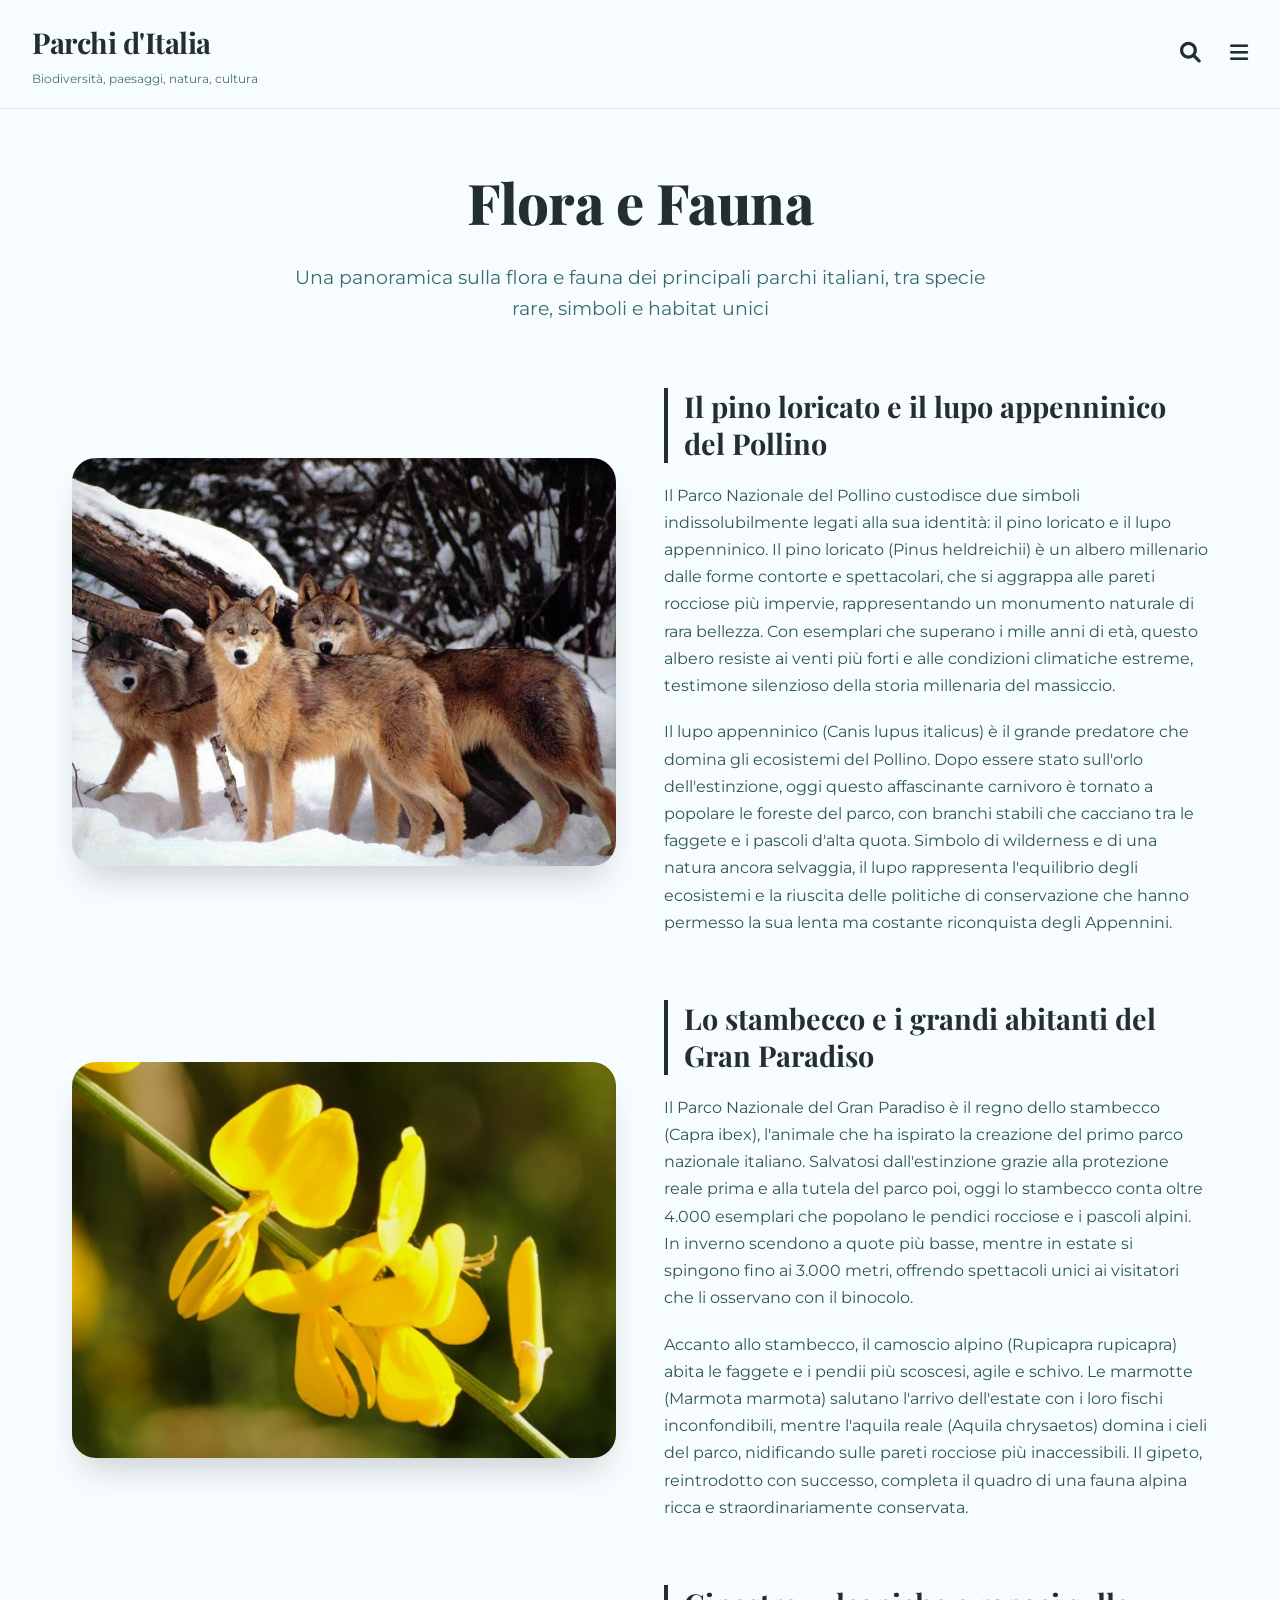
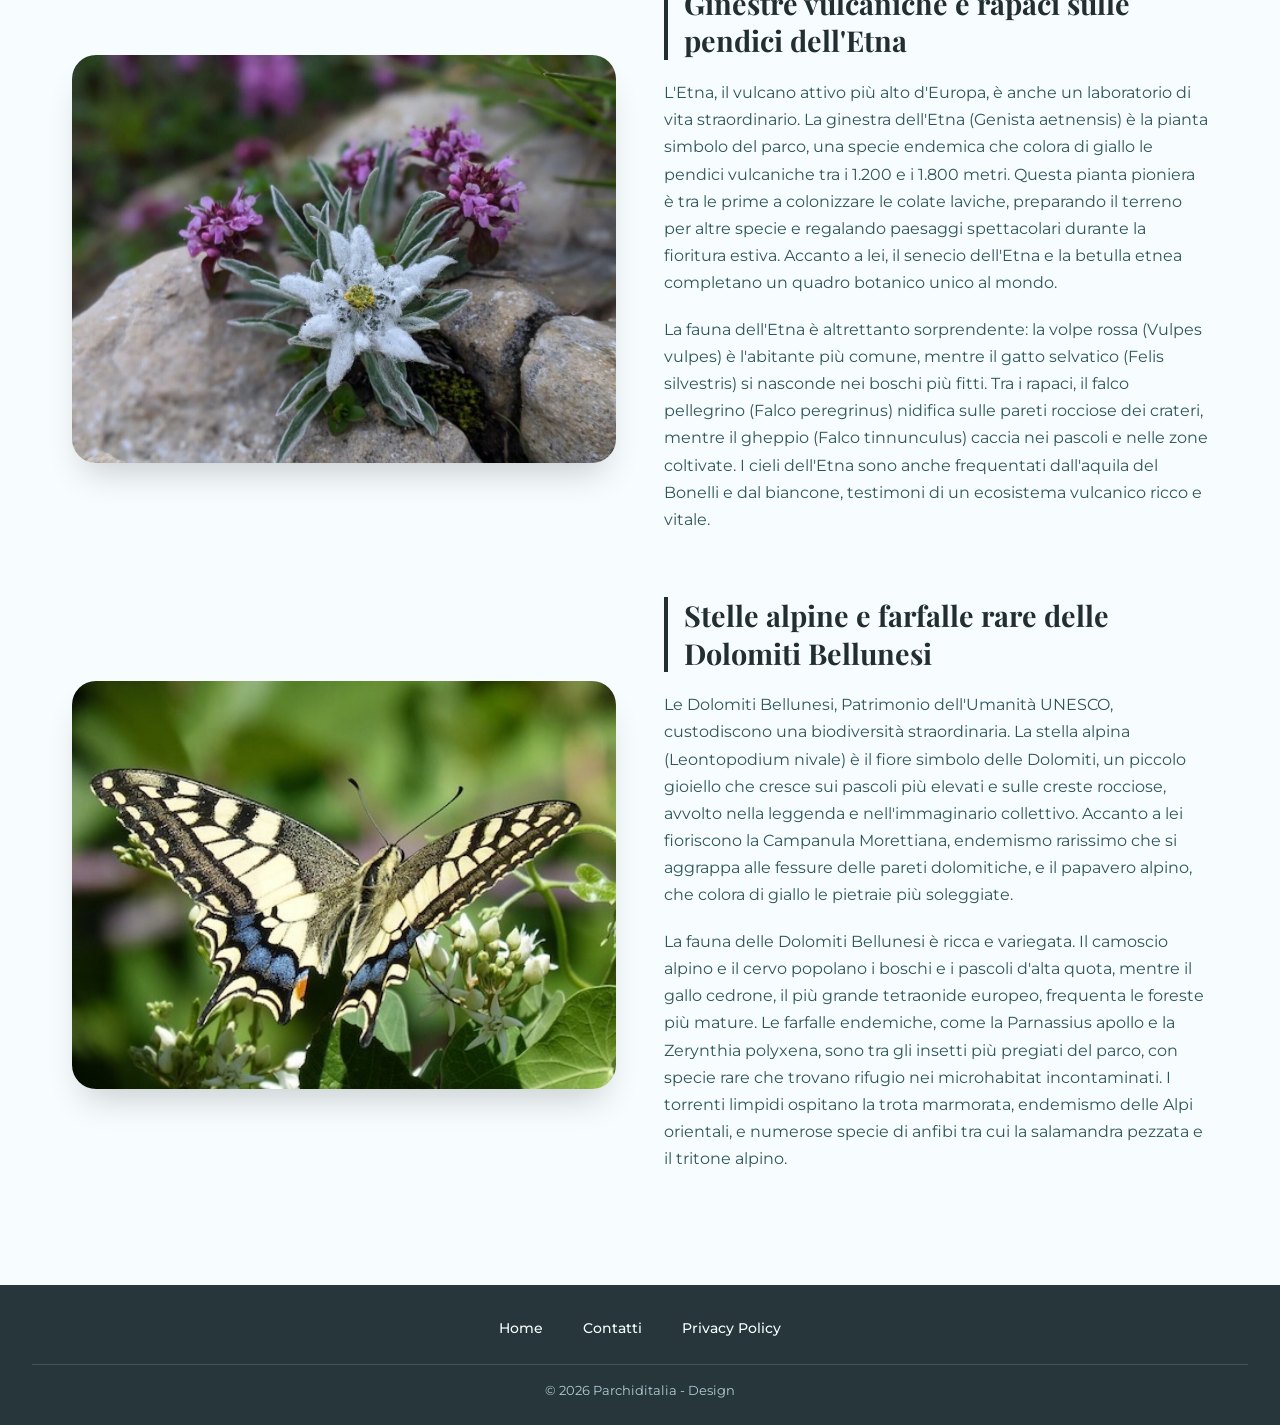
==== commit 7b1ba42f: "Cambiamenti" ====
--- a/Flora e Fauna.html
+++ b/Flora e Fauna.html
@@ -1,6 +1,7 @@
 <!DOCTYPE html>
 <html lang="it">
 <head>
+    <meta name="viewport" content="width=device-width, initial-scale=1.0">
     <meta charset="UTF-8">
     <meta name="viewport" content="width=device-width, initial-scale=1.0">
     <title>Parchi d'Italia | Flora e Fauna</title>
--- a/Style (1).CSS
+++ b/Style (1).CSS
@@ -1,10 +1,5 @@
 /* ============================================
-   PARCHI D'ITALIA 2.0 - STILE COMPLETO
-   Palette: #222E30 (verde scuro primario)
-            #26363A (verde medio)
-            #F7FDFF (bianco ghiaccio)
-   Font: Playfair Display (serif) / Montserrat (sans)
-   Include: HOME | ATTIVITÀ | PARCHI | ETNA | GRAN PARADISO | DOLOMITI | POLLINO | FLORA E FAUNA
+   PARCHI D'ITALIA - STILE COMPLETO RESPONSIVE
    ============================================ */
 
 /* ========== RESET E BASE ========== */
@@ -18,21 +13,35 @@
     font-family: 'Montserrat', sans-serif;
     background-color: #F7FDFF;
     color: #1e2a2e;
-    line-height: 1.5;
+    line-height: 1.6;
     min-height: 100vh;
     display: flex;
     flex-direction: column;
 }
 
-/* ========== TYPOGRAPHY ========== */
 h1, h2, h3, .serif-title {
     font-family: 'Playfair Display', serif;
 }
 
-/* ========== HEADER GENERICO (sfondo scuro per Home e Attività) ========== */
-.site-header-dark {
-    background-color: #222E30;
-    padding: 1.5rem 2.5rem;
+img {
+    max-width: 100%;
+    height: auto;
+    display: block;
+}
+
+a {
+    text-decoration: none;
+}
+
+/* ========== HEADER GENERICO ========== */
+.site-header-dark,
+.site-header-light,
+.site-header-flora,
+.site-header-etna,
+.site-header-granparadiso,
+.site-header-dolomiti,
+.site-header-pollino {
+    padding: 1.2rem 2rem;
     display: flex;
     justify-content: space-between;
     align-items: center;
@@ -40,68 +49,22 @@
     gap: 1rem;
 }
 
-.site-header-dark .logo h1 {
-    font-family: 'Playfair Display', serif;
-    color: #F7FDFF;
-    font-size: 1.8rem;
-    font-weight: 700;
-    letter-spacing: -0.5px;
-}
-
-.site-header-dark .logo p {
-    color: #a8c4cb;
-    font-size: 0.75rem;
-    margin-top: 4px;
-}
-
-/* ========== HEADER PER PAGINA PARCHI (sfondo chiaro) ========== */
-.site-header-light {
-    background-color: #F7FDFF;
-    padding: 1.5rem 2.5rem;
-    display: flex;
-    justify-content: space-between;
-    align-items: center;
-    flex-wrap: wrap;
-    gap: 1rem;
-    border-bottom: 1px solid #e0e9ec;
-}
-
-.site-header-light .logo h1 {
-    font-family: 'Playfair Display', serif;
-    color: #222E30;
-    font-size: 1.8rem;
-    font-weight: 700;
-    letter-spacing: -0.5px;
-}
-
-.site-header-light .logo p {
-    color: #4a6f76;
-    font-size: 0.75rem;
-    margin-top: 4px;
-}
-
-.site-header-light .header-icons i {
-    color: #222E30;
-}
-
-/* ========== HEADER PER PAGINA FLORA E FAUNA (sfondo chiaro) ========== */
-
-
-/* ========== HEADER PER PAGINE DETTAGLIO (sfondo scuro) ========== */
+.site-header-dark,
 .site-header-etna,
 .site-header-granparadiso,
 .site-header-dolomiti,
 .site-header-pollino {
     background-color: #222E30;
-    padding: 1.5rem 2.5rem;
-    display: flex;
-    justify-content: space-between;
-    align-items: center;
-    flex-wrap: wrap;
-    gap: 1rem;
     border-bottom: 1px solid rgba(247, 253, 255, 0.1);
 }
 
+.site-header-light,
+.site-header-flora {
+    background-color: #F7FDFF;
+    border-bottom: 1px solid #e0e9ec;
+}
+
+.site-header-dark .logo h1,
 .site-header-etna .logo h1,
 .site-header-granparadiso .logo h1,
 .site-header-dolomiti .logo h1,
@@ -113,16 +76,33 @@
     letter-spacing: -0.5px;
 }
 
+.site-header-light .logo h1,
+.site-header-flora .logo h1 {
+    font-family: 'Playfair Display', serif;
+    color: #222E30;
+    font-size: 1.8rem;
+    font-weight: 700;
+    letter-spacing: -0.5px;
+}
+
+.logo p {
+    font-size: 0.75rem;
+    margin-top: 4px;
+}
+
+.site-header-dark .logo p,
 .site-header-etna .logo p,
 .site-header-granparadiso .logo p,
 .site-header-dolomiti .logo p,
 .site-header-pollino .logo p {
     color: #a8c4cb;
-    font-size: 0.75rem;
-    margin-top: 4px;
-}
-
-/* ========== ICONE HEADER (comuni a tutti) ========== */
+}
+
+.site-header-light .logo p,
+.site-header-flora .logo p {
+    color: #4a6f76;
+}
+
 .header-icons {
     display: flex;
     gap: 1.8rem;
@@ -152,7 +132,7 @@
     opacity: 0.7;
 }
 
-/* ========== FOOTER (condiviso da tutte le pagine) ========== */
+/* ========== FOOTER ========== */
 .site-footer {
     background-color: #26363A;
     padding: 2rem 2rem 1.5rem;
@@ -188,7 +168,7 @@
     border-top: 1px solid rgba(247, 253, 255, 0.15);
 }
 
-/* ========== HOME PAGE SPECIFIC (Flexbox) ========== */
+/* ========== HOME PAGE ========== */
 .hero {
     background-color: #F7FDFF;
     padding: 3rem 2rem 1rem 2rem;
@@ -212,7 +192,6 @@
     margin: 0 auto;
 }
 
-/* 3 colonne - FLEXBOX */
 .cards-container {
     display: flex;
     flex-wrap: wrap;
@@ -227,6 +206,7 @@
 .card-icona {
     flex: 1;
     min-width: 220px;
+    max-width: 320px;
     background: white;
     border-radius: 2rem;
     padding: 2rem 1.5rem;
@@ -268,7 +248,7 @@
     text-decoration: underline;
 }
 
-/* ========== ATTIVITÀ PAGE SPECIFIC (CSS Grid) ========== */
+/* ========== ATTIVITÀ PAGE ========== */
 .page-title {
     background-color: #F7FDFF;
     padding: 2rem 2.5rem 1rem 2.5rem;
@@ -283,7 +263,6 @@
     padding-left: 1.2rem;
 }
 
-/* GRIGLIA CSS GRID */
 .grid-attivita {
     display: grid;
     grid-template-columns: repeat(2, 1fr);
@@ -293,7 +272,6 @@
     padding: 0 2rem 3rem 2rem;
 }
 
-/* Card con stessa altezza, ombra, bordi arrotondati */
 .card {
     background: white;
     border-radius: 28px;
@@ -339,7 +317,7 @@
     flex-grow: 1;
 }
 
-/* ========== PARCHI PAGE SPECIFIC (Card verticali con immagini) ========== */
+/* ========== PARCHI PAGE ========== */
 .parchi-subtitle {
     max-width: 900px;
     margin: 0 auto;
@@ -350,7 +328,6 @@
     line-height: 1.6;
 }
 
-/* Container per le card dei parchi - layout verticale */
 .parchi-cards-container {
     max-width: 1000px;
     margin: 0 auto;
@@ -360,7 +337,6 @@
     gap: 2rem;
 }
 
-/* Card singola con immagine di sfondo */
 .parchi-card {
     position: relative;
     border-radius: 28px;
@@ -371,7 +347,6 @@
     display: flex;
     align-items: center;
     justify-content: center;
-    cursor: pointer;
 }
 
 .parchi-card:hover {
@@ -379,7 +354,6 @@
     box-shadow: 0 28px 40px -15px rgba(0, 0, 0, 0.25);
 }
 
-/* Overlay scuro per leggibilità testo */
 .parchi-card::before {
     content: '';
     position: absolute;
@@ -396,10 +370,22 @@
     background: rgba(0, 0, 0, 0.6);
 }
 
-/* Testo centrato sulla card */
-.parchi-card h2 {
+.card-link {
+    position: absolute;
+    top: 0;
+    left: 0;
+    width: 100%;
+    height: 100%;
+    display: flex;
+    align-items: center;
+    justify-content: center;
+    text-decoration: none;
+    z-index: 2;
+}
+
+.card-link h2 {
     position: relative;
-    z-index: 2;
+    z-index: 3;
     font-family: 'Playfair Display', serif;
     font-size: 2rem;
     font-weight: 700;
@@ -408,17 +394,14 @@
     letter-spacing: 1px;
     text-shadow: 2px 2px 8px rgba(0, 0, 0, 0.3);
     padding: 1.5rem;
-}
-
-/* Link per rendere cliccabile la card */
-.parchi-card a {
-    text-decoration: none;
-    display: block;
-    width: 100%;
-    height: 100%;
-}
-
-/* Immagini di sfondo per ogni card */
+    transition: all 0.3s ease;
+}
+
+.card-link:hover h2 {
+    transform: scale(1.08);
+    text-shadow: 0 4px 15px rgba(0, 0, 0, 0.4);
+}
+
 .card-gran-paradiso {
     background-image: url(https://www.visittrentino.info/_default_upload_bucket/7134758/image-thumb__7134758__contentgallery-wide/45875_che%20cosa%20sono%20le%20dolomiti.b2c5b81c.jpg);
     background-size: cover;
@@ -443,76 +426,7 @@
     background-position: center;
 }
 
-/* ========== PAGINA FLORA E FAUNA - STILI SPECIFICI ========== */
-
-/* ==========/* ===== RESET & BASE ===== */
-* {
-    margin: 0;
-    padding: 0;
-    box-sizing: border-box;
-}
-
-body.flora-fauna-page {
-    background-color: #F7FDFF;
-    font-family: 'Montserrat', sans-serif;
-    color: #222E30;
-    line-height: 1.6;
-}
-
-img {
-    max-width: 100%;
-    height: auto;
-    display: block;
-}
-
-a {
-    text-decoration: none;
-    color: inherit;
-}
-
-/* ===== HEADER ===== */
-.site-header-flora {
-    background-color: #F7FDFF;
-    padding: 1.5rem 2.5rem;
-    display: flex;
-    justify-content: space-between;
-    align-items: center;
-    flex-wrap: wrap;
-    gap: 1rem;
-    border-bottom: 1px solid #e0e9ec;
-}
-
-.site-header-flora .logo h1 {
-    font-family: 'Playfair Display', serif;
-    color: #222E30;
-    font-size: 1.8rem;
-    font-weight: 700;
-    letter-spacing: -0.5px;
-}
-
-.site-header-flora .logo p {
-    color: #4a6f76;
-    font-size: 0.75rem;
-    margin-top: 4px;
-}
-
-.site-header-flora .header-icons {
-    display: flex;
-    gap: 1.5rem;
-}
-
-.site-header-flora .header-icons i {
-    color: #222E30;
-    font-size: 1.2rem;
-    cursor: pointer;
-    transition: color 0.3s;
-}
-
-.site-header-flora .header-icons i:hover {
-    color: #4a6f76;
-}
-
-/* ===== HERO ===== */
+/* ========== FLORA E FAUNA ========== */
 .flora-hero {
     text-align: center;
     padding: 3rem 2rem 2rem 2rem;
@@ -536,14 +450,12 @@
     line-height: 1.6;
 }
 
-/* ===== CONTAINER ===== */
 .flora-container {
     max-width: 1200px;
     margin: 0 auto;
     padding: 2rem 2rem 3rem 2rem;
 }
 
-/* ===== SEZIONI ===== */
 .flora-section {
     margin-bottom: 4rem;
 }
@@ -604,349 +516,32 @@
     margin-bottom: 0;
 }
 
-/* ===== FOOTER ===== */
-.site-footer {
+/* ========== PAGINE DETTAGLIO (ETNA, GRAN PARADISO, DOLOMITI, POLLINO) ========== */
+.etna-page,
+.granparadiso-page,
+.dolomiti-page,
+.pollino-page {
     background-color: #222E30;
-    color: #e8f0f2;
-    padding: 2rem 2.5rem;
-    text-align: center;
-    border-top: 1px solid #3a5a60;
-}
-
-.site-footer .footer-nav {
-    display: flex;
-    justify-content: center;
-    gap: 2rem;
-    flex-wrap: wrap;
-    margin-bottom: 1rem;
-}
-
-.site-footer .footer-nav a {
-    font-size: 0.9rem;
-    font-weight: 500;
-    color: #b8d0d5;
-    transition: color 0.3s;
-}
-
-.site-footer .footer-nav a:hover {
-    color: #ffffff;
-}
-
-.site-footer .copyright {
-    font-size: 0.8rem;
-    color: #8aaab0;
-    letter-spacing: 0.5px;
-}
-
-/* ===== RESPONSIVE ===== */
-@media (max-width: 768px) {
-    .site-header-flora {
-        padding: 1rem 1.5rem;
-    }
-
-    .site-header-flora .logo h1 {
-        font-size: 1.4rem;
-    }
-
-    .flora-hero h1 {
-        font-size: 2.5rem;
-    }
-
-    .flora-hero p {
-        font-size: 1rem;
-        padding: 0 1rem;
-    }
-
-    .flora-container {
-        padding: 1rem 1.5rem 2rem;
-    }
-
-    .flora-layout-row {
-        flex-direction: column !important;
-    }
-
-    .flora-layout-row.reverse {
-        flex-direction: column !important;
-    }
-
-    .flora-text h2 {
-        font-size: 1.6rem;
-        border-left-width: 3px;
-        padding-left: 0.8rem;
-    }
-
-    .flora-image {
-        min-width: 100%;
-    }
-
-    .flora-image img {
-        border-radius: 16px;
-    }
-
-    .site-footer {
-        padding: 1.5rem 1.5rem;
-    }
-
-    .site-footer .footer-nav {
-        gap: 1.2rem;
-    }
-}
-
-@media (max-width: 480px) {
-    .flora-hero h1 {
-        font-size: 2rem;
-    }
-
-    .flora-text h2 {
-        font-size: 1.3rem;
-    }
-
-    .flora-text p {
-        font-size: 0.95rem;
-    }
-
-    .site-header-flora .logo h1 {
-        font-size: 1.2rem;
-    }
-
-    .site-header-flora .header-icons i {
-        font-size: 1rem;
-    }
-
-    .flora-section {
-        margin-bottom: 2.5rem;
-    }
-
-    .flora-container {
-        padding: 0.5rem 1rem 1.5rem;
-    }
-} PAGINA ETNA - STILI SPECIFICI ========== */
-/* 1. Sfondo della pagina */
-
-body.etna-page {
-    background-color: #222e30;
-}
-
-/* 2. Citazione */
-.etna-quote {
-    background-color: #222E30;
+}
+
+.etna-quote,
+.granparadiso-quote,
+.dolomiti-quote,
+.pollino-quote {
     padding: 2rem 2rem;
     text-align: center;
     border-bottom: 1px solid rgba(247, 253, 255, 0.1);
 }
 
-.etna-quote blockquote {
-    font-family: 'Playfair Display', serif;
-    font-size: 1.4rem;
-    font-weight: 500;
-    color: #ffffff;
-    max-width: 900px;
-    margin: 0 auto;
-    line-height: 1.5;
-}
-
-.etna-quote blockquote::before {
-    content: "«";
-    font-size: 2rem;
-    margin-right: 0.3rem;
-    color: #9bb8d4;
-}
-
-.etna-quote blockquote::after {
-    content: "»";
-    font-size: 2rem;
-    margin-left: 0.3rem;
-    color: #9bb8d4;
-}
-
-/* 3. Contenitore principale */
-.etna-container {
-    max-width: 1200px;
-    margin: 0 auto;
-    padding: 2rem 2rem 3rem 2rem;
-}
-
-/* 4. Hero Section */
-.etna-hero {
-    display: flex;
-    align-items: center;
-    gap: 3rem;
-    margin-bottom: 4rem;
-    flex-wrap: wrap;
-}
-
-.etna-hero-image {
-    flex: 1;
-    min-width: 280px;
-}
-
-.etna-hero-image img {
-    width: 100%;
-    height: auto;
-    border-radius: 24px;
-    box-shadow: 0 20px 35px -12px rgba(0, 0, 0, 0.4);
-    transition: transform 0.3s ease;
-}
-
-.etna-hero-image img:hover {
-    transform: scale(1.02);
-}
-
-.etna-hero-content {
-    flex: 1;
-    min-width: 280px;
-}
-
-.etna-hero-content h1 {
-    font-family: 'Playfair Display', serif;
-    font-size: 2.8rem;
-    font-weight: 700;
-    color: #ffffff
-    margin-bottom: 1.5rem;
-    line-height: 1.2;
-}
-
-.etna-hero-content p {
-    color: #222E30;
-    font-size: 1.05rem;
-    line-height: 1.7;
-    margin-bottom: 1rem;
-}
-
-/* 5. Sezioni con Titolo e Bordo Colorato */
-.etna-section {
-    margin-bottom: 4rem;
-}
-
-.etna-border-title {
-    display: flex;
-    align-items: center;
-    gap: 1rem;
-    margin-bottom: 2rem;
-}
-
-.etna-border-decoration {
-    width: 5px;
-    height: 45px;
-    background: linear-gradient(135deg, #9bb8d4, #6c8db0);
-    border-radius: 4px;
-}
-
-.etna-border-title h2 {
-    font-family: 'Playfair Display', serif;
-    font-size: 2rem;
-    font-weight: 700;
-    color: #04222c;
-    margin: 0;
-}
-
-/* 6. Layout testo e immagine */
-.etna-layout-row {
-    display: flex;
-    align-items: center;
-    gap: 3rem;
-    flex-wrap: wrap;
-}
-
-.etna-layout-row.reverse {
-    flex-direction: row-reverse;
-}
-
-.etna-text {
-    flex: 1;
-    min-width: 280px;
-}
-
-.etna-text p {
-    color: #222E30;
-    font-size: 1rem;
-    line-height: 1.7;
-    margin-bottom: 1.2rem;
-}
-
-.etna-image {
-    flex: 1;
-    min-width: 280px;
-}
-
-.etna-image img {
-    width: 100%;
-    height: auto;
-    border-radius: 24px;
-    box-shadow: 0 20px 35px -12px rgba(0, 0, 0, 0.4);
-    transition: transform 0.3s ease;
-}
-
-.etna-image img:hover {
-    transform: scale(1.02);
-}
-
-/* 7. Griglia Info Block (Stile VETRO) */
-.etna-info-grid {
-    display: grid;
-    grid-template-columns: repeat(2, 1fr);
-    gap: 2rem;
-    margin: 3rem 0 2rem 0;
-}
-
-.etna-info-block {
-    background: rgba(255, 255, 255, 0.05);
-    border-radius: 24px;
-    padding: 1.8rem;
-    transition: transform 0.3s ease, background 0.3s ease;
-}
-
-.etna-info-block:hover {
-    background: rgba(255, 255, 255, 0.08);
-    transform: translateY(-5px);
-}
-
-.etna-info-block .etna-border-decoration {
-    width: 4px;
-    height: 35px;
-    margin-bottom: 1rem;
-    background: linear-gradient(135deg, #9bb8d4, #6c8db0);
-}
-
-.etna-info-block h3 {
-    font-family: 'Playfair Display', serif;
-    font-size: 1.5rem;
-    font-weight: 700;
-    color: #222E30;
-    margin-bottom: 1rem;
-}
-
-.etna-info-block p {
-    color: #222E30;
-    font-size: 0.95rem;
-    line-height: 1.6;
-    margin-bottom: 0.8rem;
-}
-
-.etna-info-block p:last-child {
-    margin-bottom: 0;
-}
-
-/* Responsive per mobile */
-@media (max-width: 768px) {
-    .etna-info-grid {
-        grid-template-columns: 1fr;
-    }
-}
-
-/* ========== PAGINA GRAN PARADISO - STILI SPECIFICI ========== */
-.granparadiso-page {
-    background-color: #222E30;
-}
-
-.granparadiso-quote {
-    background-color: #1a2a2c;
-    padding: 2rem 2rem;
-    text-align: center;
-    border-bottom: 1px solid rgba(247, 253, 255, 0.1);
-}
-
-.granparadiso-quote blockquote {
+.etna-quote { background-color: #222E30; }
+.granparadiso-quote { background-color: #1a2a2c; }
+.dolomiti-quote { background-color: #222E30; }
+.pollino-quote { background-color: #1a2a2c; }
+
+.etna-quote blockquote,
+.granparadiso-quote blockquote,
+.dolomiti-quote blockquote,
+.pollino-quote blockquote {
     font-family: 'Playfair Display', serif;
     font-size: 1.4rem;
     font-weight: 500;
@@ -956,438 +551,19 @@
     line-height: 1.5;
 }
 
-.granparadiso-quote blockquote::before {
-    content: "«";
-    font-size: 2rem;
-    margin-right: 0.3rem;
-    color: #7cb5a0;
-}
-
-.granparadiso-quote blockquote::after {
-    content: "»";
-    font-size: 2rem;
-    margin-left: 0.3rem;
-    color: #7cb5a0;
-}
-
-.granparadiso-container {
-    max-width: 1200px;
-    margin: 0 auto;
-    padding: 2rem 2rem 3rem 2rem;
-}
-
-.granparadiso-hero {
-    display: flex;
-    align-items: center;
-    gap: 3rem;
-    margin-bottom: 4rem;
-    flex-wrap: wrap;
-}
-
-.granparadiso-hero-image {
-    flex: 1;
-    min-width: 280px;
-}
-
-.granparadiso-hero-image img {
-    width: 100%;
-    height: auto;
-    border-radius: 24px;
-    box-shadow: 0 20px 35px -12px rgba(0, 0, 0, 0.4);
-    transition: transform 0.3s ease;
-}
-
-.granparadiso-hero-image img:hover {
-    transform: scale(1.02);
-}
-
-.granparadiso-hero-content {
-    flex: 1;
-    min-width: 280px;
-}
-
-.granparadiso-hero-content h1 {
-    font-family: 'Playfair Display', serif;
-    font-size: 2.8rem;
-    font-weight: 700;
-    color: #F7FDFF;
-    margin-bottom: 1.5rem;
-    line-height: 1.2;
-}
-
-.granparadiso-hero-content p {
-    color: #e0edf0;
-    font-size: 1.05rem;
-    line-height: 1.7;
-    margin-bottom: 1rem;
-}
-
-.granparadiso-section {
-    margin-bottom: 4rem;
-}
-
-.granparadiso-border-title {
-    display: flex;
-    align-items: center;
-    gap: 1rem;
-    margin-bottom: 2rem;
-}
-
-.granparadiso-border-decoration {
-    width: 5px;
-    height: 45px;
-    background: linear-gradient(135deg, #7cb5a0, #4a7c68);
-    border-radius: 4px;
-}
-
-.granparadiso-border-title h2 {
-    font-family: 'Playfair Display', serif;
-    font-size: 2rem;
-    font-weight: 700;
-    color: #F7FDFF;
-    margin: 0;
-}
-
-.granparadiso-layout-row {
-    display: flex;
-    align-items: center;
-    gap: 3rem;
-    flex-wrap: wrap;
-}
-
-.granparadiso-layout-row.reverse {
-    flex-direction: row-reverse;
-}
-
-.granparadiso-text {
-    flex: 1;
-    min-width: 280px;
-}
-
-.granparadiso-text p {
-    color: #e0edf0;
-    font-size: 1rem;
-    line-height: 1.7;
-    margin-bottom: 1.2rem;
-}
-
-.granparadiso-image {
-    flex: 1;
-    min-width: 280px;
-}
-
-.granparadiso-image img {
-    width: 100%;
-    height: auto;
-    border-radius: 24px;
-    box-shadow: 0 20px 35px -12px rgba(0, 0, 0, 0.4);
-    transition: transform 0.3s ease;
-}
-
-.granparadiso-image img:hover {
-    transform: scale(1.02);
-}
-
-.granparadiso-subsection {
-    margin-top: 2rem;
-}
-
-.granparadiso-subsection h3 {
-    font-family: 'Playfair Display', serif;
-    font-size: 1.5rem;
-    font-weight: 600;
-    color: #F7FDFF;
-    margin-bottom: 1rem;
-    margin-top: 1rem;
-}
-
-.granparadiso-info-grid {
-    display: grid;
-    grid-template-columns: repeat(2, 1fr);
-    gap: 2rem;
-    margin: 3rem 0 2rem 0;
-}
-
-.granparadiso-info-block {
-    background: rgba(255, 255, 255, 0.05);
-    border-radius: 24px;
-    padding: 1.8rem;
-    transition: transform 0.3s ease, background 0.3s ease;
-}
-
-.granparadiso-info-block:hover {
-    background: rgba(255, 255, 255, 0.08);
-    transform: translateY(-5px);
-}
-
-.granparadiso-info-block .granparadiso-border-decoration {
-    width: 4px;
-    height: 35px;
-    margin-bottom: 1rem;
-    background: linear-gradient(135deg, #7cb5a0, #4a7c68);
-}
-
-.granparadiso-info-block h3 {
-    font-family: 'Playfair Display', serif;
-    font-size: 1.5rem;
-    font-weight: 700;
-    color: #F7FDFF;
-    margin-bottom: 1rem;
-}
-
-.granparadiso-info-block p {
-    color: #e0edf0;
-    font-size: 0.95rem;
-    line-height: 1.6;
-    margin-bottom: 0.8rem;
-}
-
-.granparadiso-info-block p:last-child {
-    margin-bottom: 0;
-}
-
-/* ========== PAGINA DOLOMITI BELLUNESI - STILI SPECIFICI ========== */
-.dolomiti-page {
-    background-color: #222E30;
-}
-
-.dolomiti-quote {
-    background-color:#222E30 ;
-    padding: 2rem 2rem;
-    text-align: center;
-    border-bottom: 1px solid rgba(247, 253, 255, 0.1);
-}
-
-.dolomiti-quote blockquote {
-    font-family: 'Playfair Display', serif;
-    font-size: 1.4rem;
-    font-weight: 500;
-    color: 
-    #ffffff;
-    max-width: 900px;
-    margin: 0 auto;
-    line-height: 1.5;
-}
-
-.dolomiti-quote blockquote::before {
+.etna-quote blockquote::before,
+.granparadiso-quote blockquote::before,
+.dolomiti-quote blockquote::before,
+.pollino-quote blockquote::before {
     content: "«";
     font-size: 2rem;
     margin-right: 0.3rem;
     color: #9bb8d4;
 }
 
-.dolomiti-quote blockquote::after {
-    content: "»";
-    font-size: 2rem;
-    margin-left: 0.3rem;
-    color: #9bb8d4;
-}
-
-.dolomiti-container {
-    max-width: 1200px;
-    margin: 0 auto;
-    padding: 2rem 2rem 3rem 2rem;
-}
-
-.dolomiti-hero {
-    display: flex;
-    align-items: center;
-    gap: 3rem;
-    margin-bottom: 4rem;
-    flex-wrap: wrap;
-}
-
-.dolomiti-hero-image {
-    flex: 1;
-    min-width: 280px;
-}
-
-.dolomiti-hero-image img {
-    width: 100%;
-    height: auto;
-    border-radius: 24px;
-    box-shadow: 0 20px 35px -12px rgba(0, 0, 0, 0.4);
-    transition: transform 0.3s ease;
-}
-
-.dolomiti-hero-image img:hover {
-    transform: scale(1.02);
-}
-
-.dolomiti-hero-content {
-    flex: 1;
-    min-width: 280px;
-}
-
-.dolomiti-hero-content h1 {
-    font-family: 'Playfair Display', serif;
-    font-size: 2.8rem;
-    font-weight: 700;
-    color: #F7FDFF;
-    margin-bottom: 1.5rem;
-    line-height: 1.2;
-}
-
-.dolomiti-hero-content p {
-    color: #e0edf0;
-    font-size: 1.05rem;
-    line-height: 1.7;
-    margin-bottom: 1rem;
-}
-
-.dolomiti-section {
-    margin-bottom: 4rem;
-}
-
-.dolomiti-border-title {
-    display: flex;
-    align-items: center;
-    gap: 1rem;
-    margin-bottom: 2rem;
-}
-
-.dolomiti-border-decoration {
-    width: 5px;
-    height: 45px;
-    background: linear-gradient(135deg, #9bb8d4, #6c8db0);
-    border-radius: 4px;
-}
-
-.dolomiti-border-title h2 {
-    font-family: 'Playfair Display', serif;
-    font-size: 2rem;
-    font-weight: 700;
-    color: #F7FDFF;
-    margin: 0;
-}
-
-.dolomiti-layout-row {
-    display: flex;
-    align-items: center;
-    gap: 3rem;
-    flex-wrap: wrap;
-}
-
-.dolomiti-layout-row.reverse {
-    flex-direction: row-reverse;
-}
-
-.dolomiti-text {
-    flex: 1;
-    min-width: 280px;
-}
-
-.dolomiti-text p {
-    color: #e0edf0;
-    font-size: 1rem;
-    line-height: 1.7;
-    margin-bottom: 1.2rem;
-}
-
-.dolomiti-image {
-    flex: 1;
-    min-width: 280px;
-}
-
-.dolomiti-image img {
-    width: 100%;
-    height: auto;
-    border-radius: 24px;
-    box-shadow: 0 20px 35px -12px rgba(0, 0, 0, 0.4);
-    transition: transform 0.3s ease;
-}
-
-.dolomiti-image img:hover {
-    transform: scale(1.02);
-}
-
-.dolomiti-subsection {
-    margin-top: 2rem;
-}
-
-.dolomiti-subsection h3 {
-    font-family: 'Playfair Display', serif;
-    font-size: 1.5rem;
-    font-weight: 600;
-    color: #F7FDFF;
-    margin-bottom: 1rem;
-    margin-top: 1rem;
-}
-
-.dolomiti-info-grid {
-    display: grid;
-    grid-template-columns: repeat(2, 1fr);
-    gap: 2rem;
-    margin: 3rem 0 2rem 0;
-}
-
-.dolomiti-info-block {
-    background: rgba(255, 255, 255, 0.05);
-    border-radius: 24px;
-    padding: 1.8rem;
-    transition: transform 0.3s ease, background 0.3s ease;
-}
-
-.dolomiti-info-block:hover {
-    background: rgba(255, 255, 255, 0.08);
-    transform: translateY(-5px);
-}
-
-.dolomiti-info-block .dolomiti-border-decoration {
-    width: 4px;
-    height: 35px;
-    margin-bottom: 1rem;
-    background: linear-gradient(135deg, #9bb8d4, #6c8db0);
-}
-
-.dolomiti-info-block h3 {
-    font-family: 'Playfair Display', serif;
-    font-size: 1.5rem;
-    font-weight: 700;
-    color: #F7FDFF;
-    margin-bottom: 1rem;
-}
-
-.dolomiti-info-block p {
-    color: #e0edf0;
-    font-size: 0.95rem;
-    line-height: 1.6;
-    margin-bottom: 0.8rem;
-}
-
-.dolomiti-info-block p:last-child {
-    margin-bottom: 0;
-}
-
-/* ========== PAGINA POLLINO - STILI SPECIFICI ========== */
-.pollino-page {
-    background-color: #222E30;
-}
-
-.pollino-quote {
-    background-color: #1a2a2c;
-    padding: 2rem 2rem;
-    text-align: center;
-    border-bottom: 1px solid rgba(247, 253, 255, 0.1);
-}
-
-.pollino-quote blockquote {
-    font-family: 'Playfair Display', serif;
-    font-size: 1.4rem;
-    font-weight: 500;
-    color: #F7FDFF;
-    max-width: 900px;
-    margin: 0 auto;
-    line-height: 1.5;
-}
-
-.pollino-quote blockquote::before {
-    content: "«";
-    font-size: 2rem;
-    margin-right: 0.3rem;
-    color:#9bb8d4 ;
-}
-
+.etna-quote blockquote::after,
+.granparadiso-quote blockquote::after,
+.dolomiti-quote blockquote::after,
 .pollino-quote blockquote::after {
     content: "»";
     font-size: 2rem;
@@ -1395,12 +571,19 @@
     color: #9bb8d4;
 }
 
+/* Container e hero */
+.etna-container,
+.granparadiso-container,
+.dolomiti-container,
 .pollino-container {
     max-width: 1200px;
     margin: 0 auto;
     padding: 2rem 2rem 3rem 2rem;
 }
 
+.etna-hero,
+.granparadiso-hero,
+.dolomiti-hero,
 .pollino-hero {
     display: flex;
     align-items: center;
@@ -1409,11 +592,17 @@
     flex-wrap: wrap;
 }
 
+.etna-hero-image,
+.granparadiso-hero-image,
+.dolomiti-hero-image,
 .pollino-hero-image {
     flex: 1;
     min-width: 280px;
 }
 
+.etna-hero-image img,
+.granparadiso-hero-image img,
+.dolomiti-hero-image img,
 .pollino-hero-image img {
     width: 100%;
     height: auto;
@@ -1422,15 +611,24 @@
     transition: transform 0.3s ease;
 }
 
+.etna-hero-image img:hover,
+.granparadiso-hero-image img:hover,
+.dolomiti-hero-image img:hover,
 .pollino-hero-image img:hover {
     transform: scale(1.02);
 }
 
+.etna-hero-content,
+.granparadiso-hero-content,
+.dolomiti-hero-content,
 .pollino-hero-content {
     flex: 1;
     min-width: 280px;
 }
 
+.etna-hero-content h1,
+.granparadiso-hero-content h1,
+.dolomiti-hero-content h1,
 .pollino-hero-content h1 {
     font-family: 'Playfair Display', serif;
     font-size: 2.8rem;
@@ -1440,6 +638,9 @@
     line-height: 1.2;
 }
 
+.etna-hero-content p,
+.granparadiso-hero-content p,
+.dolomiti-hero-content p,
 .pollino-hero-content p {
     color: #e0edf0;
     font-size: 1.05rem;
@@ -1447,10 +648,17 @@
     margin-bottom: 1rem;
 }
 
+/* Sezioni */
+.etna-section,
+.granparadiso-section,
+.dolomiti-section,
 .pollino-section {
     margin-bottom: 4rem;
 }
 
+.etna-border-title,
+.granparadiso-border-title,
+.dolomiti-border-title,
 .pollino-border-title {
     display: flex;
     align-items: center;
@@ -1458,13 +666,28 @@
     margin-bottom: 2rem;
 }
 
+.etna-border-decoration,
+.granparadiso-border-decoration,
+.dolomiti-border-decoration,
 .pollino-border-decoration {
     width: 5px;
     height: 45px;
-    background: linear-gradient(135deg, #9bb8d4, #9bb8d4);
     border-radius: 4px;
 }
 
+.etna-border-decoration,
+.dolomiti-border-decoration,
+.pollino-border-decoration {
+    background: linear-gradient(135deg, #9bb8d4, #6c8db0);
+}
+
+.granparadiso-border-decoration {
+    background: linear-gradient(135deg, #7cb5a0, #4a7c68);
+}
+
+.etna-border-title h2,
+.granparadiso-border-title h2,
+.dolomiti-border-title h2,
 .pollino-border-title h2 {
     font-family: 'Playfair Display', serif;
     font-size: 2rem;
@@ -1473,6 +696,10 @@
     margin: 0;
 }
 
+/* Layout righe */
+.etna-layout-row,
+.granparadiso-layout-row,
+.dolomiti-layout-row,
 .pollino-layout-row {
     display: flex;
     align-items: center;
@@ -1480,15 +707,24 @@
     flex-wrap: wrap;
 }
 
+.etna-layout-row.reverse,
+.granparadiso-layout-row.reverse,
+.dolomiti-layout-row.reverse,
 .pollino-layout-row.reverse {
     flex-direction: row-reverse;
 }
 
+.etna-text,
+.granparadiso-text,
+.dolomiti-text,
 .pollino-text {
     flex: 1;
     min-width: 280px;
 }
 
+.etna-text p,
+.granparadiso-text p,
+.dolomiti-text p,
 .pollino-text p {
     color: #e0edf0;
     font-size: 1rem;
@@ -1496,11 +732,17 @@
     margin-bottom: 1.2rem;
 }
 
+.etna-image,
+.granparadiso-image,
+.dolomiti-image,
 .pollino-image {
     flex: 1;
     min-width: 280px;
 }
 
+.etna-image img,
+.granparadiso-image img,
+.dolomiti-image img,
 .pollino-image img {
     width: 100%;
     height: auto;
@@ -1509,14 +751,24 @@
     transition: transform 0.3s ease;
 }
 
+.etna-image img:hover,
+.granparadiso-image img:hover,
+.dolomiti-image img:hover,
 .pollino-image img:hover {
     transform: scale(1.02);
 }
 
+/* Sottosezioni */
+.etna-subsection,
+.granparadiso-subsection,
+.dolomiti-subsection,
 .pollino-subsection {
     margin-top: 2rem;
 }
 
+.etna-subsection h3,
+.granparadiso-subsection h3,
+.dolomiti-subsection h3,
 .pollino-subsection h3 {
     font-family: 'Playfair Display', serif;
     font-size: 1.5rem;
@@ -1526,6 +778,10 @@
     margin-top: 1rem;
 }
 
+/* Griglie info */
+.etna-info-grid,
+.granparadiso-info-grid,
+.dolomiti-info-grid,
 .pollino-info-grid {
     display: grid;
     grid-template-columns: repeat(2, 1fr);
@@ -1533,6 +789,9 @@
     margin: 3rem 0 2rem 0;
 }
 
+.etna-info-block,
+.granparadiso-info-block,
+.dolomiti-info-block,
 .pollino-info-block {
     background: rgba(255, 255, 255, 0.05);
     border-radius: 24px;
@@ -1540,18 +799,26 @@
     transition: transform 0.3s ease, background 0.3s ease;
 }
 
+.etna-info-block:hover,
+.granparadiso-info-block:hover,
+.dolomiti-info-block:hover,
 .pollino-info-block:hover {
     background: rgba(255, 255, 255, 0.08);
     transform: translateY(-5px);
 }
 
+.etna-info-block .etna-border-decoration,
+.granparadiso-info-block .granparadiso-border-decoration,
+.dolomiti-info-block .dolomiti-border-decoration,
 .pollino-info-block .pollino-border-decoration {
     width: 4px;
     height: 35px;
     margin-bottom: 1rem;
-    background: linear-gradient(135deg, #9bb8d4, #9bb8d4);
-}
-
+}
+
+.etna-info-block h3,
+.granparadiso-info-block h3,
+.dolomiti-info-block h3,
 .pollino-info-block h3 {
     font-family: 'Playfair Display', serif;
     font-size: 1.5rem;
@@ -1560,6 +827,9 @@
     margin-bottom: 1rem;
 }
 
+.etna-info-block p,
+.granparadiso-info-block p,
+.dolomiti-info-block p,
 .pollino-info-block p {
     color: #e0edf0;
     font-size: 0.95rem;
@@ -1567,12 +837,72 @@
     margin-bottom: 0.8rem;
 }
 
+.etna-info-block p:last-child,
+.granparadiso-info-block p:last-child,
+.dolomiti-info-block p:last-child,
 .pollino-info-block p:last-child {
     margin-bottom: 0;
 }
 
-/* ========== RESPONSIVE DESIGN (TUTTE LE PAGINE) ========== */
-@media (max-width: 900px) {
+/* ============================================
+   RESPONSIVE DESIGN - MEDIA QUERIES
+   ============================================ */
+
+/* ===== TABLET (max 1024px) ===== */
+@media screen and (max-width: 1024px) {
+    /* Header */
+    .site-header-dark,
+    .site-header-light,
+    .site-header-flora,
+    .site-header-etna,
+    .site-header-granparadiso,
+    .site-header-dolomiti,
+    .site-header-pollino {
+        padding: 1rem 1.5rem;
+    }
+
+    /* Attività - da 2 a 1 colonna */
+    .grid-attivita {
+        grid-template-columns: 1fr;
+        max-width: 600px;
+        margin: 1.5rem auto;
+        padding: 0 1.5rem 2.5rem 1.5rem;
+    }
+
+    /* Flora - impilamento */
+    .flora-layout-row {
+        flex-direction: column !important;
+    }
+    .flora-layout-row.reverse {
+        flex-direction: column !important;
+    }
+
+    /* Pagine dettaglio - impilamento */
+    .etna-hero,
+    .granparadiso-hero,
+    .dolomiti-hero,
+    .pollino-hero {
+        flex-direction: column;
+        gap: 2rem;
+    }
+
+    .etna-layout-row,
+    .granparadiso-layout-row,
+    .dolomiti-layout-row,
+    .pollino-layout-row {
+        flex-direction: column !important;
+    }
+
+    .etna-info-grid,
+    .granparadiso-info-grid,
+    .dolomiti-info-grid,
+    .pollino-info-grid {
+        grid-template-columns: 1fr 1fr;
+    }
+}
+
+/* ===== MOBILE (max 768px) ===== */
+@media screen and (max-width: 768px) {
     /* Header */
     .site-header-dark,
     .site-header-light,
@@ -1583,322 +913,136 @@
     .site-header-pollino {
         flex-direction: column;
         text-align: center;
-        padding: 1.2rem;
-    }
-    
+        padding: 1rem;
+    }
+
+    .logo h1 {
+        font-size: 1.5rem !important;
+    }
+    .logo p {
+        font-size: 0.7rem;
+    }
+
+    .header-icons {
+        gap: 1.2rem;
+    }
+    .header-icons i {
+        font-size: 1.1rem;
+    }
+
     /* Home */
+    .hero {
+        padding: 2rem 1rem 0.5rem 1rem;
+    }
     .hero h2 {
         font-size: 1.6rem;
     }
-    
+    .hero p {
+        font-size: 0.95rem;
+        padding: 0 0.5rem;
+    }
+
     .cards-container {
         flex-direction: column;
         align-items: center;
-        padding: 2rem 1rem;
-    }
-    
+        padding: 2rem 1rem 3rem 1rem;
+        gap: 1.5rem;
+    }
     .card-icona {
         width: 100%;
-        max-width: 320px;
-    }
-    
+        max-width: 350px;
+        min-width: unset;
+        padding: 1.8rem 1.2rem;
+    }
+    .card-icona i {
+        width: 70px;
+        height: 70px;
+        line-height: 70px;
+        font-size: 2.5rem;
+    }
+
     /* Attività */
+    .page-title {
+        padding: 1.5rem 1.2rem 0.5rem 1.2rem;
+    }
+    .page-title h1 {
+        font-size: 1.8rem;
+        padding-left: 0.8rem;
+        border-left-width: 4px;
+    }
+
     .grid-attivita {
-        grid-template-columns: 1fr;
-        max-width: 550px;
-        gap: 1.8rem;
-    }
-    
-    .page-title h1 {
-        font-size: 2rem;
-    }
-    
+        padding: 0 1.2rem 2rem 1.2rem;
+        gap: 1.5rem;
+    }
+    .card {
+        padding: 1.5rem;
+    }
     .card h3 {
         font-size: 1.4rem;
     }
-    
+    .card p {
+        font-size: 0.9rem;
+    }
+    .card-icon {
+        width: 60px;
+        height: 60px;
+        font-size: 2.2rem;
+        border-radius: 30px;
+    }
+
     /* Parchi */
+    .parchi-subtitle {
+        font-size: 0.95rem;
+        padding: 0 1rem 1.5rem 1rem;
+    }
+    .parchi-cards-container {
+        padding: 0 1rem 3rem 1rem;
+        gap: 1.5rem;
+    }
     .parchi-card {
-        min-height: 220px;
-    }
-    
-    .parchi-card h2 {
+        min-height: 200px;
+    }
+    .card-link h2 {
         font-size: 1.5rem;
-    }
-    
-    .parchi-subtitle {
-        font-size: 1rem;
-        padding: 0 1.5rem 1.5rem 1.5rem;
-    }
-    
-    /* Flora e Fauna */
+        padding: 1rem;
+    }
+
+    /* Flora */
+    .flora-hero {
+        padding: 2rem 1rem 1rem 1rem;
+    }
     .flora-hero h1 {
         font-size: 2.5rem;
     }
-    
     .flora-hero p {
         font-size: 1rem;
     }
-    
-    .flora-layout-row {
-        flex-direction: column !important;
-    }
-    
+    .flora-container {
+        padding: 1rem 1.2rem 2.5rem 1.2rem;
+    }
+    .flora-section {
+        margin-bottom: 2.5rem;
+    }
+    .flora-image {
+        min-width: 100%;
+    }
     .flora-text h2 {
-        font-size: 1.6rem;
-    }
-    
+        font-size: 1.5rem;
+        border-left-width: 3px;
+        padding-left: 0.8rem;
+    }
+    .flora-text p {
+        font-size: 0.95rem;
+    }
+
     /* Pagine dettaglio */
-    .etna-hero,
-    .granparadiso-hero,
-    .dolomiti-hero,
-    .pollino-hero {
-        flex-direction: column;
-    }
-    
-    .etna-hero-content h1,
-    .granparadiso-hero-content h1,
-    .dolomiti-hero-content h1,
-    .pollino-hero-content h1 {
-        font-size: 2.2rem;
-    }
-    
-    .etna-layout-row,
-    .granparadiso-layout-row,
-    .dolomiti-layout-row,
-    .pollino-layout-row {
-        flex-direction: column !important;
-    }
-    
-    .etna-info-grid,
-    .granparadiso-info-grid,
-    .dolomiti-info-grid,
-    .pollino-info-grid {
-        grid-template-columns: 1fr;
-        gap: 1.5rem;
-    }
-    
-    .etna-border-title h2,
-    .granparadiso-border-title h2,
-    .dolomiti-border-title h2,
-    .pollino-border-title h2 {
-        font-size: 1.6rem;
-    }
-    
     .etna-quote blockquote,
     .granparadiso-quote blockquote,
     .dolomiti-quote blockquote,
     .pollino-quote blockquote {
         font-size: 1.1rem;
     }
-    
-    .granparadiso-subsection h3,
-    .dolomiti-subsection h3,
-    .pollino-subsection h3 {
-        font-size: 1.3rem;
-    }
-}
-
-@media (max-width: 600px) {
-    /* Home */
-    .hero {
-        padding: 2rem 1rem 1rem 1rem;
-    }
-    
-    .hero h2 {
-        font-size: 1.4rem;
-    }
-    
-    /* Attività */
-    .grid-attivita {
-        padding: 0 1.2rem 2rem 1.2rem;
-    }
-    
-    .card {
-        padding: 1.5rem;
-    }
-    
-    .page-title {
-        padding: 1.5rem 1.5rem 0.5rem 1.5rem;
-    }
-    
-    .page-title h1 {
-        font-size: 1.8rem;
-    }
-    
-    /* Parchi */
-    .parchi-cards-container {
-        padding: 0 1.2rem 3rem 1.2rem;
-        gap: 1.5rem;
-    }
-    
-    .parchi-card {
-        min-height: 180px;
-    }
-    
-    .parchi-card h2 {
-        font-size: 1.3rem;
-    }
-    
-    /* Flora e Fauna */
-    .flora-hero {
-        padding: 2rem 1rem 1rem 1rem;
-    }
-    
-    .flora-hero h1 {
-        font-size: 2rem;
-    }
-    
-    .flora-container {
-        padding: 0 1.2rem 3rem 1.2rem;
-    }
-    
-    .flora-section {
-        margin-bottom: 2.5rem;
-    }
-    
-    .flora-text h2 {
-        font-size: 1.4rem;
-    }
-    
-    .flora-text p {
-        font-size: 0.95rem;
-
-    }
-
-
-    .flora-container {
-        padding: 0 1.2rem 3rem 1.2rem;
-        gap: 1.5rem;
-    }
-    
-    .flora-card {
-        min-height: 180px;
-    }
-    
-    .flora-card h2 {
-        font-size: 1.3rem;
-    }
-
-
-
-
-
-
-
-
-
-
-
-
-
-/* ====================== LINK ALLE CARD PARCHI ====================== */
-.parchi-card {
-    position: relative;           /* Importante per il posizionamento del link */
-    overflow: hidden;
-}
-
-.card-link {
-    position: absolute;
-    top: 0;
-    left: 0;
-    width: 100%;
-    height: 100%;
-    display: flex;
-    align-items: center;
-    justify-content: center;
-    text-decoration: none;
-    color: inherit;               /* Mantiene lo stesso colore del testo */
-    z-index: 2;
-}
-
-.card-link h2 {
-    position: relative;
-    z-index: 3;
-    transition: all 0.3s ease;
-    margin: 0;
-    padding: 20px;
-    text-align: center;
-}
-
-/* Effetto hover elegante */
-.card-link:hover h2 {
-    transform: scale(1.08);
-    text-shadow: 0 4px 15px rgba(0, 0, 0, 0.4);
-    color: #fff;                  /* Opzionale: rende il testo bianco sull'hover */
-}
-
-/* Assicura che il click funzioni su tutta la card */
-.parchi-card:hover {
-    transform: scale(1.03);
-    transition: transform 0.4s ease;
-}
-
-
-
-
-
-
-
-
-
-
-
-
-
-
-
-
-
-
-
-
-
-
-
-    
-    /* Pagine dettaglio */
-    .etna-container,
-    .granparadiso-container,
-    .dolomiti-container,
-    .pollino-container {
-        padding: 1.5rem 1.2rem 2rem 1.2rem;
-    }
-    
-    .etna-hero-content h1,
-    .granparadiso-hero-content h1,
-    .dolomiti-hero-content h1,
-    .pollino-hero-content h1 {
-        font-size: 1.8rem;
-    }
-    
-    .etna-border-title h2,
-    .granparadiso-border-title h2,
-    .dolomiti-border-title h2,
-    .pollino-border-title h2 {
-        font-size: 1.4rem;
-    }
-    
-    .etna-info-block h3,
-    .granparadiso-info-block h3,
-    .dolomiti-info-block h3,
-    .pollino-info-block h3 {
-        font-size: 1.3rem;
-    }
-    
-    .granparadiso-subsection h3,
-    .dolomiti-subsection h3,
-    .pollino-subsection h3 {
-        font-size: 1.2rem;
-    }
-    
-    .etna-quote blockquote,
-    .granparadiso-quote blockquote,
-    .dolomiti-quote blockquote,
-    .pollino-quote blockquote {
-        font-size: 1rem;
-    }
-    
     .etna-quote blockquote::before,
     .etna-quote blockquote::after,
     .granparadiso-quote blockquote::before,
@@ -1908,12 +1052,78 @@
     .pollino-quote blockquote::before,
     .pollino-quote blockquote::after {
         font-size: 1.5rem;
-
-
-
-
-
-
-
+    }
+
+    .etna-container,
+    .granparadiso-container,
+    .dolomiti-container,
+    .pollino-container {
+        padding: 1.5rem 1.2rem 2.5rem 1.2rem;
+    }
+
+    .etna-hero-content h1,
+    .granparadiso-hero-content h1,
+    .dolomiti-hero-content h1,
+    .pollino-hero-content h1 {
+        font-size: 2rem;
+    }
+    .etna-hero-content p,
+    .granparadiso-hero-content p,
+    .dolomiti-hero-content p,
+    .pollino-hero-content p {
+        font-size: 0.95rem;
+    }
+
+    .etna-border-title h2,
+    .granparadiso-border-title h2,
+    .dolomiti-border-title h2,
+    .pollino-border-title h2 {
+        font-size: 1.6rem;
+    }
+
+    .etna-info-grid,
+    .granparadiso-info-grid,
+    .dolomiti-info-grid,
+    .pollino-info-grid {
+        grid-template-columns: 1fr;
+        gap: 1.2rem;
+        margin: 2rem 0 1rem 0;
+    }
+
+    .etna-info-block,
+    .granparadiso-info-block,
+    .dolomiti-info-block,
+    .pollino-info-block {
+        padding: 1.5rem;
+    }
+    .etna-info-block h3,
+    .granparadiso-info-block h3,
+    .dolomiti-info-block h3,
+    .pollino-info-block h3 {
+        font-size: 1.3rem;
+    }
+    .etna-info-block p,
+    .granparadiso-info-block p,
+    .dolomiti-info-block p,
+    .pollino-info-block p {
+        font-size: 0.9rem;
+    }
+
+    .etna-subsection h3,
+    .granparadiso-subsection h3,
+    .dolomiti-subsection h3,
+    .pollino-subsection h3 {
+        font-size: 1.2rem;
+    }
+
+    /* Footer */
+    .footer-nav {
+        gap: 1.2rem;
+    }
+    .footer-nav a {
+        font-size: 0.8rem;
+    }
+    .copyright {
+        font-size: 0.7rem;
     }
 }
